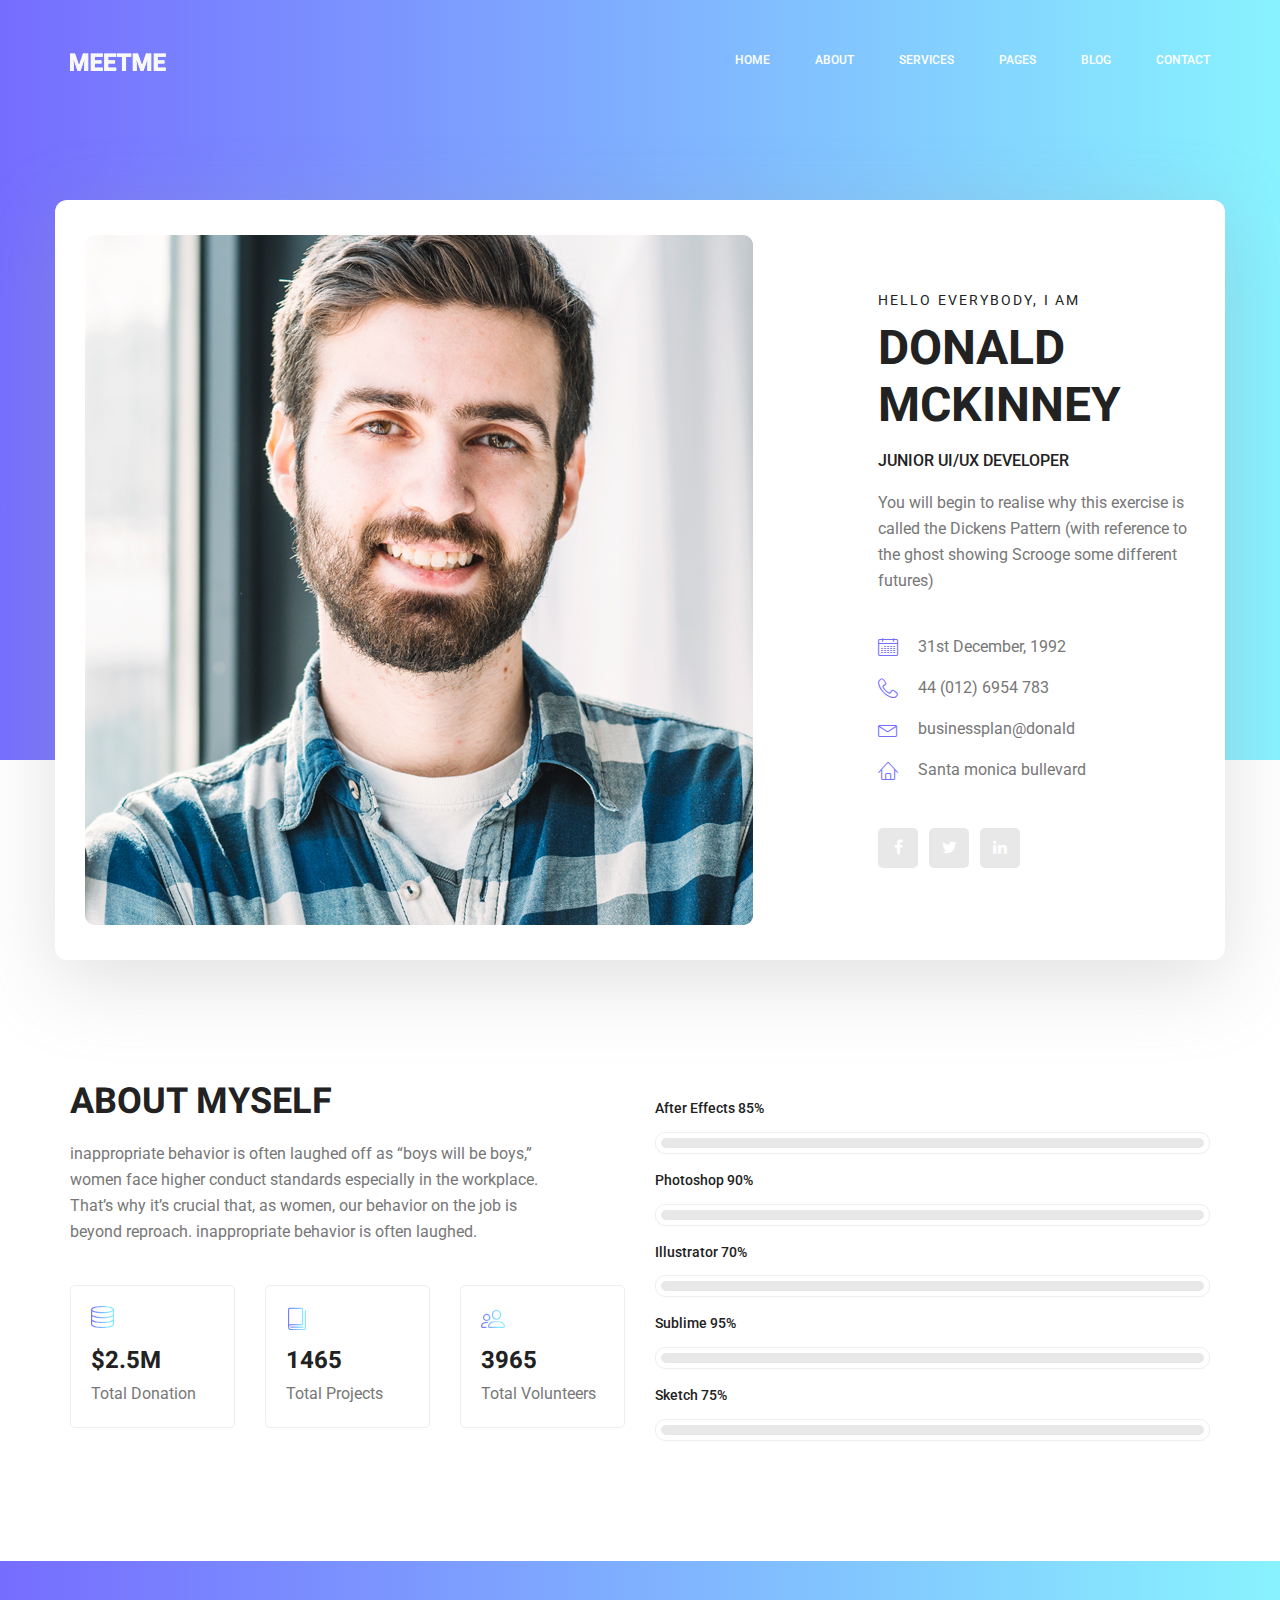
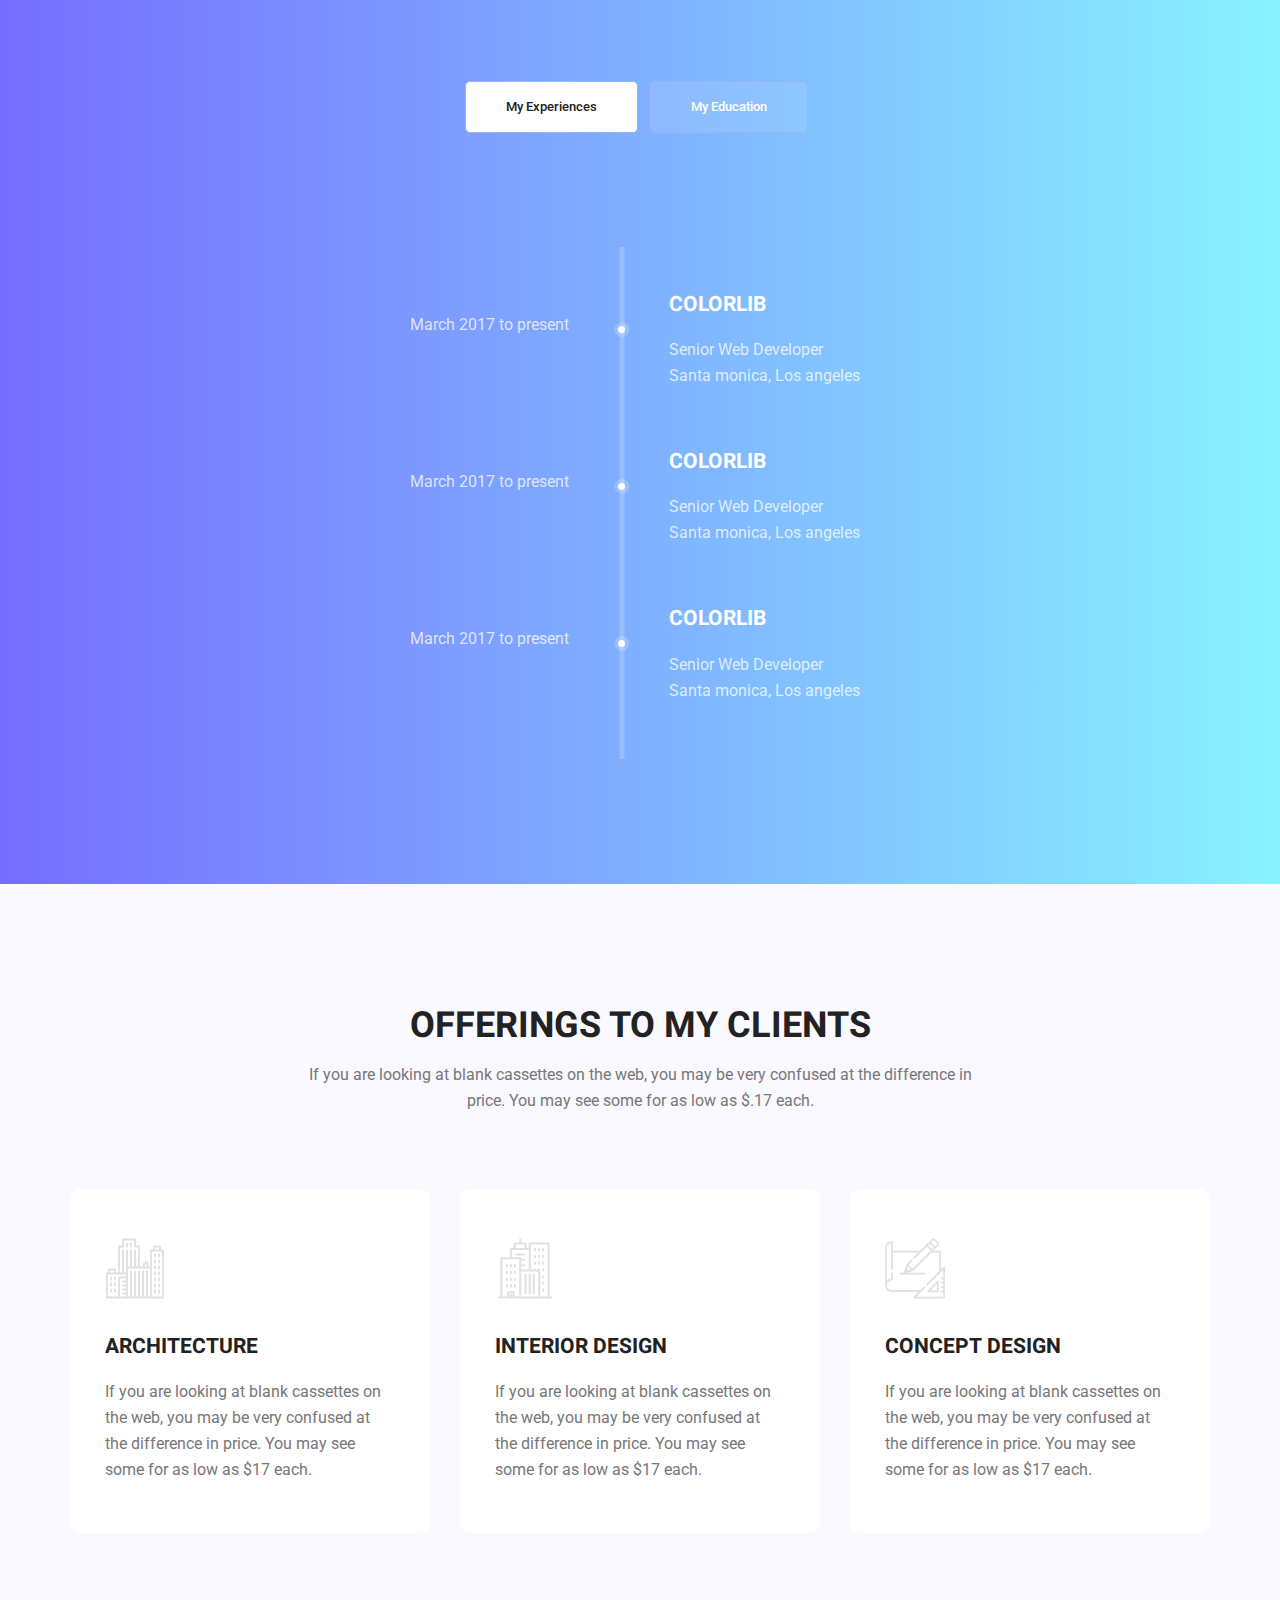
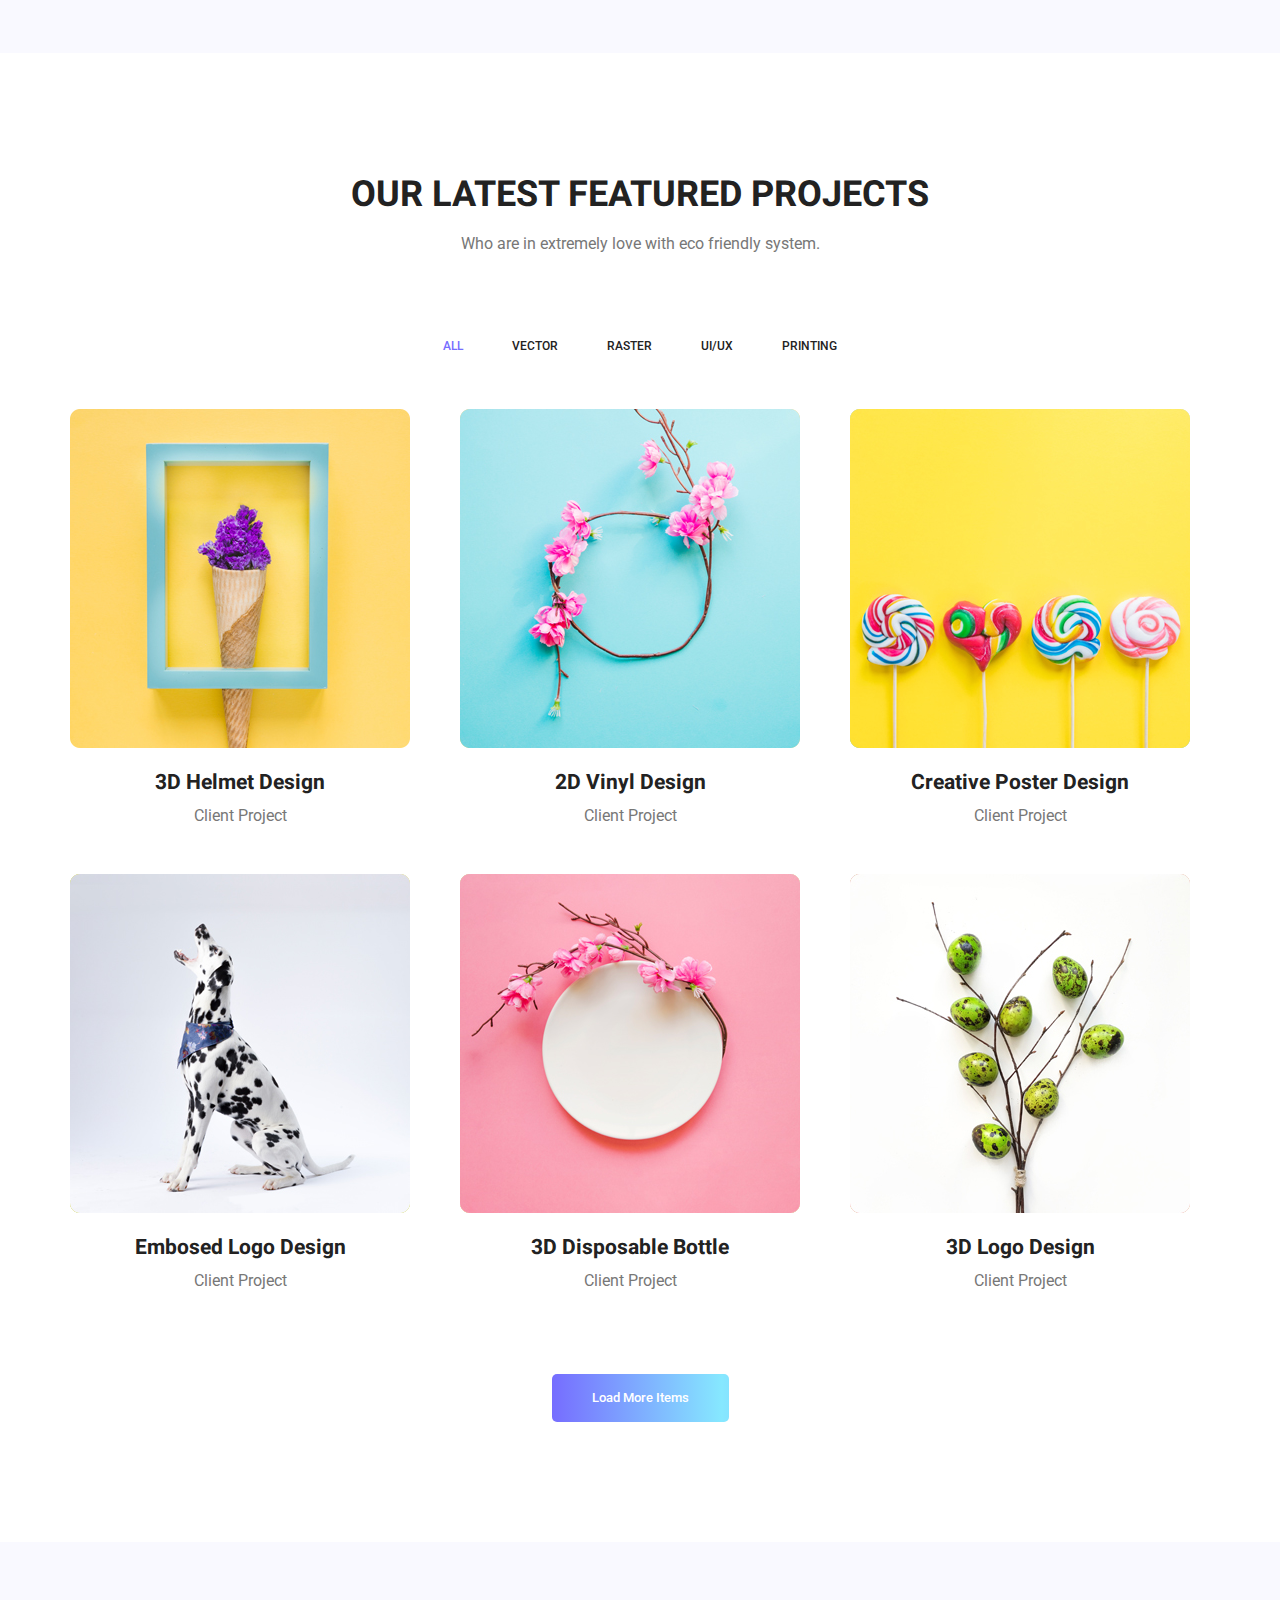
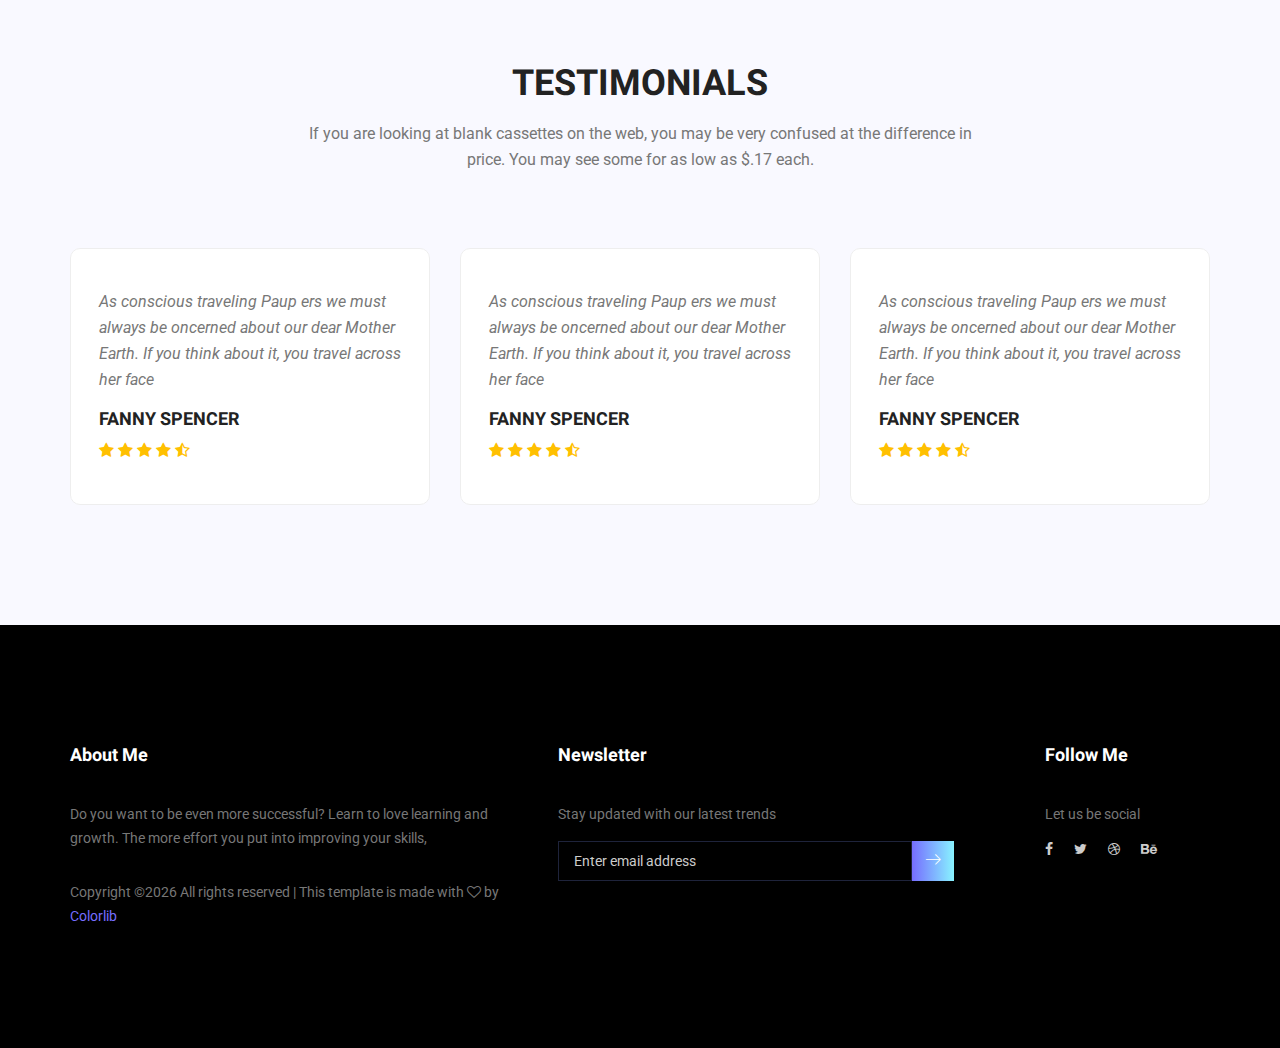
==== index.html @ de199a81 "1" ====
<!doctype html>
<html lang="en">
    <head>
        <!-- Required meta tags -->
        <meta charset="utf-8">
        <meta name="viewport" content="width=device-width, initial-scale=1, shrink-to-fit=no">
        <link rel="icon" href="img/favicon.png" type="image/png">
        <title>MeetMe Personal</title>
        <!-- Bootstrap CSS -->
        <link rel="stylesheet" href="css/bootstrap.css">
        <link rel="stylesheet" href="vendors/linericon/style.css">
        <link rel="stylesheet" href="css/font-awesome.min.css">
        <link rel="stylesheet" href="vendors/owl-carousel/owl.carousel.min.css">
        <link rel="stylesheet" href="vendors/lightbox/simpleLightbox.css">
        <link rel="stylesheet" href="vendors/nice-select/css/nice-select.css">
        <link rel="stylesheet" href="vendors/animate-css/animate.css">
        <link rel="stylesheet" href="vendors/popup/magnific-popup.css">
        <link rel="stylesheet" href="vendors/flaticon/flaticon.css">
        <!-- main css -->
        <link rel="stylesheet" href="css/style.css">
        <link rel="stylesheet" href="css/responsive.css">
    </head>
    <body>
        
        <!--================Header Menu Area =================-->
        <header class="header_area">
            <div class="main_menu">
            	<nav class="navbar navbar-expand-lg navbar-light">
					<div class="container box_1620">
						<!-- Brand and toggle get grouped for better mobile display -->
						<a class="navbar-brand logo_h" href="index.html"><img src="img/logo.png" alt=""></a>
						<button class="navbar-toggler" type="button" data-toggle="collapse" data-target="#navbarSupportedContent" aria-controls="navbarSupportedContent" aria-expanded="false" aria-label="Toggle navigation">
							<span class="icon-bar"></span>
							<span class="icon-bar"></span>
							<span class="icon-bar"></span>
						</button>
						<!-- Collect the nav links, forms, and other content for toggling -->
						<div class="collapse navbar-collapse offset" id="navbarSupportedContent">
							<ul class="nav navbar-nav menu_nav ml-auto">
								<li class="nav-item active"><a class="nav-link" href="index.html">Home</a></li> 
								<li class="nav-item"><a class="nav-link" href="about-us.html">About</a></li> 
								<li class="nav-item"><a class="nav-link" href="services.html">Services</a></li> 
								<li class="nav-item submenu dropdown">
									<a href="#" class="nav-link dropdown-toggle" data-toggle="dropdown" role="button" aria-haspopup="true" aria-expanded="false">Pages</a>
									<ul class="dropdown-menu">
										<li class="nav-item"><a class="nav-link" href="portfolio.html">Portfolio</a></li>
										<li class="nav-item"><a class="nav-link" href="elements.html">Elements</a></li>
									</ul>
								</li> 
								<li class="nav-item submenu dropdown">
									<a href="#" class="nav-link dropdown-toggle" data-toggle="dropdown" role="button" aria-haspopup="true" aria-expanded="false">Blog</a>
									<ul class="dropdown-menu">
										<li class="nav-item"><a class="nav-link" href="blog.html">Blog</a></li>
										<li class="nav-item"><a class="nav-link" href="single-blog.html">Blog Details</a></li>
									</ul>
								</li> 
								<li class="nav-item"><a class="nav-link" href="contact.html">Contact</a></li>
							</ul>
						</div> 
					</div>
            	</nav>
            </div>
        </header>
        <!--================Header Menu Area =================-->
        
        <!--================Home Banner Area =================-->
        <section class="home_banner_area">
           	<div class="container box_1620">
           		<div class="banner_inner d-flex align-items-center">
					<div class="banner_content">
						<div class="media">
							<div class="d-flex">
								<img src="img/personal.jpg" alt="">
							</div>
							<div class="media-body">
								<div class="personal_text">
									<h6>Hello Everybody, i am</h6>
									<h3>Donald McKinney</h3>
									<h4>Junior UI/UX Developer</h4>
									<p>You will begin to realise why this exercise is called the Dickens Pattern (with reference to the ghost showing Scrooge some different futures)</p>
									<ul class="list basic_info">
										<li><a href="#"><i class="lnr lnr-calendar-full"></i> 31st December, 1992</a></li>
										<li><a href="#"><i class="lnr lnr-phone-handset"></i> 44 (012) 6954 783</a></li>
										<li><a href="#"><i class="lnr lnr-envelope"></i> businessplan@donald</a></li>
										<li><a href="#"><i class="lnr lnr-home"></i> Santa monica bullevard</a></li>
									</ul>
									<ul class="list personal_social">
										<li><a href="#"><i class="fa fa-facebook"></i></a></li>
										<li><a href="#"><i class="fa fa-twitter"></i></a></li>
										<li><a href="#"><i class="fa fa-linkedin"></i></a></li>
									</ul>
								</div>
							</div>
						</div>
					</div>
				</div>
            </div>
        </section>
        <!--================End Home Banner Area =================-->
        
        <!--================Welcome Area =================-->
        <section class="welcome_area p_120">
        	<div class="container">
        		<div class="row welcome_inner">
        			<div class="col-lg-6">
        				<div class="welcome_text">
        					<h4>About Myself</h4>
        					<p>inappropriate behavior is often laughed off as “boys will be boys,” women face higher conduct standards especially in the workplace. That’s why it’s crucial that, as women, our behavior on the job is beyond reproach. inappropriate behavior is often laughed.</p>
        					<div class="row">
        						<div class="col-md-4">
        							<div class="wel_item">
        								<i class="lnr lnr-database"></i>
        								<h4>$2.5M</h4>
        								<p>Total Donation</p>
        							</div>
        						</div>
        						<div class="col-md-4">
        							<div class="wel_item">
        								<i class="lnr lnr-book"></i>
        								<h4>1465</h4>
        								<p>Total Projects</p>
        							</div>
        						</div>
        						<div class="col-md-4">
        							<div class="wel_item">
        								<i class="lnr lnr-users"></i>
        								<h4>3965</h4>
        								<p>Total Volunteers</p>
        							</div>
        						</div>
        					</div>
        				</div>
        			</div>
        			<div class="col-lg-6">
        				<div class="tools_expert">
        					<div class="skill_main">
								<div class="skill_item">
									<h4>After Effects <span class="counter">85</span>%</h4>
									<div class="progress_br">
										<div class="progress">
											<div class="progress-bar" role="progressbar" aria-valuenow="85" aria-valuemin="0" aria-valuemax="100"></div>
										</div>
									</div>
								</div>
								<div class="skill_item">
									<h4>Photoshop <span class="counter">90</span>%</h4>
									<div class="progress_br">
										<div class="progress">
											<div class="progress-bar" role="progressbar" aria-valuenow="90" aria-valuemin="0" aria-valuemax="100"></div>
										</div>
									</div>
								</div>
								<div class="skill_item">
									<h4>Illustrator <span class="counter">70</span>%</h4>
									<div class="progress_br">
										<div class="progress">
											<div class="progress-bar" role="progressbar" aria-valuenow="70" aria-valuemin="0" aria-valuemax="100"></div>
										</div>
									</div>
								</div>
								<div class="skill_item">
									<h4>Sublime <span class="counter">95</span>%</h4>
									<div class="progress_br">
										<div class="progress">
											<div class="progress-bar" role="progressbar" aria-valuenow="95" aria-valuemin="0" aria-valuemax="100"></div>
										</div>
									</div>
								</div>
								<div class="skill_item">
									<h4>Sketch <span class="counter">75</span>%</h4>
									<div class="progress_br">
										<div class="progress">
											<div class="progress-bar" role="progressbar" aria-valuenow="75" aria-valuemin="0" aria-valuemax="100"></div>
										</div>
									</div>
								</div>
							</div>
        				</div>
        			</div>
        		</div>
        	</div>
        </section>
        <!--================End Welcome Area =================-->
        
        <!--================My Tabs Area =================-->
        <section class="mytabs_area p_120">
        	<div class="container">
        		<div class="tabs_inner">
					<ul class="nav nav-tabs" id="myTab" role="tablist">
						<li class="nav-item">
							<a class="nav-link active" id="home-tab" data-toggle="tab" href="#home" role="tab" aria-controls="home" aria-selected="true">My Experiences</a>
						</li>
						<li class="nav-item">
							<a class="nav-link" id="profile-tab" data-toggle="tab" href="#profile" role="tab" aria-controls="profile" aria-selected="false">My Education</a>
						</li>
					</ul>
					<div class="tab-content" id="myTabContent">
						<div class="tab-pane fade show active" id="home" role="tabpanel" aria-labelledby="home-tab">
							<ul class="list">
								<li>
									<span></span>
									<div class="media">
										<div class="d-flex">
											<p>March 2017 to present</p>
										</div>
										<div class="media-body">
											<h4>Colorlib</h4>
											<p>Senior Web Developer <br />Santa monica, Los angeles</p>
										</div>
									</div>
								</li>
								<li>
									<span></span>
									<div class="media">
										<div class="d-flex">
											<p>March 2017 to present</p>
										</div>
										<div class="media-body">
											<h4>Colorlib</h4>
											<p>Senior Web Developer <br />Santa monica, Los angeles</p>
										</div>
									</div>
								</li>
								<li>
								<span></span>
									<div class="media">
										<div class="d-flex">
											<p>March 2017 to present</p>
										</div>
										<div class="media-body">
											<h4>Colorlib</h4>
											<p>Senior Web Developer <br />Santa monica, Los angeles</p>
										</div>
									</div>
								</li>
							</ul>
						</div>
						<div class="tab-pane fade" id="profile" role="tabpanel" aria-labelledby="profile-tab">
							<ul class="list">
								<li>
									<span></span>
									<div class="media">
										<div class="d-flex">
											<p>March 2017 to present</p>
										</div>
										<div class="media-body">
											<h4>Colorlib</h4>
											<p>Senior Web Developer <br />Santa monica, Los angeles</p>
										</div>
									</div>
								</li>
								<li>
									<span></span>
									<div class="media">
										<div class="d-flex">
											<p>March 2017 to present</p>
										</div>
										<div class="media-body">
											<h4>Colorlib</h4>
											<p>Senior Web Developer <br />Santa monica, Los angeles</p>
										</div>
									</div>
								</li>
								<li>
								<span></span>
									<div class="media">
										<div class="d-flex">
											<p>March 2017 to present</p>
										</div>
										<div class="media-body">
											<h4>Colorlib</h4>
											<p>Senior Web Developer <br />Santa monica, Los angeles</p>
										</div>
									</div>
								</li>
							</ul>
						</div>
					</div>
        		</div>
        	</div>
        </section>
        <!--================End My Tabs Area =================-->
        
        <!--================Feature Area =================-->
        <section class="feature_area p_120">
        	<div class="container">
        		<div class="main_title">
        			<h2>offerings to my clients</h2>
        			<p>If you are looking at blank cassettes on the web, you may be very confused at the difference in price. You may see some for as low as $.17 each.</p>
        		</div>
        		<div class="feature_inner row">
        			<div class="col-lg-4 col-md-6">
        				<div class="feature_item">
        					<i class="flaticon-city"></i>
        					<h4>Architecture</h4>
        					<p>If you are looking at blank cassettes on the web, you may be very confused at the difference in price. You may see some for as low as $17 each.</p>
        				</div>
        			</div>
        			<div class="col-lg-4 col-md-6">
        				<div class="feature_item">
        					<i class="flaticon-skyline"></i>
        					<h4>Interior Design</h4>
        					<p>If you are looking at blank cassettes on the web, you may be very confused at the difference in price. You may see some for as low as $17 each.</p>
        				</div>
        			</div>
        			<div class="col-lg-4 col-md-6">
        				<div class="feature_item">
        					<i class="flaticon-sketch"></i>
        					<h4>Concept Design</h4>
        					<p>If you are looking at blank cassettes on the web, you may be very confused at the difference in price. You may see some for as low as $17 each.</p>
        				</div>
        			</div>
        		</div>
        	</div>
        </section>
        <!--================End Feature Area =================-->
        
        <!--================Home Gallery Area =================-->
        <section class="home_gallery_area p_120">
        	<div class="container">
        		<div class="main_title">
        			<h2>Our Latest Featured Projects</h2>
        			<p>Who are in extremely love with eco friendly system.</p>
        		</div>
        		<div class="isotope_fillter">
        			<ul class="gallery_filter list">
						<li class="active" data-filter="*"><a href="#">All</a></li>
						<li data-filter=".brand"><a href="#">Vector</a></li>
						<li data-filter=".manipul"><a href="#">Raster</a></li>
						<li data-filter=".creative"><a href="#">UI/UX</a></li>
						<li data-filter=".design"><a href="#">Printing</a></li>
					</ul>
        		</div>
        	</div>
        	<div class="container">
        		<div class="gallery_f_inner row imageGallery1">
        			<div class="col-lg-4 col-md-4 col-sm-6 brand manipul design print">
        				<div class="h_gallery_item">
        					<div class="g_img_item">
        						<img class="img-fluid" src="img/gallery/project-1.jpg" alt="">
        						<a class="light" href="img/gallery/project-1.jpg"><img src="img/gallery/icon.png" alt=""></a>
        					</div>
        					<div class="g_item_text">
        						<h4>3D Helmet Design</h4>
        						<p>Client Project</p>
        					</div>
        				</div>
        			</div>
        			<div class="col-lg-4 col-md-4 col-sm-6 brand manipul creative">
        				<div class="h_gallery_item">
        					<div class="g_img_item">
        						<img class="img-fluid" src="img/gallery/project-2.jpg" alt="">
        						<a class="light" href="img/gallery/project-2.jpg"><img src="img/gallery/icon.png" alt=""></a>
        					</div>
        					<div class="g_item_text">
        						<h4>2D Vinyl Design</h4>
        						<p>Client Project</p>
        					</div>
        				</div>
        			</div>
        			<div class="col-lg-4 col-md-4 col-sm-6 manipul creative design print">
        				<div class="h_gallery_item">
        					<div class="g_img_item">
        						<img class="img-fluid" src="img/gallery/project-3.jpg" alt="">
        						<a class="light" href="img/gallery/project-3.jpg"><img src="img/gallery/icon.png" alt=""></a>
        					</div>
        					<div class="g_item_text">
        						<h4>Creative Poster Design</h4>
        						<p>Client Project</p>
        					</div>
        				</div>
        			</div>
        			<div class="col-lg-4 col-md-4 col-sm-6 brand creative print">
        				<div class="h_gallery_item">
        					<div class="g_img_item">
        						<img class="img-fluid" src="img/gallery/project-4.jpg" alt="">
        						<a class="light" href="img/gallery/project-4.jpg"><img src="img/gallery/icon.png" alt=""></a>
        					</div>
        					<div class="g_item_text">
        						<h4>Embosed Logo Design</h4>
        						<p>Client Project</p>
        					</div>
        				</div>
        			</div>
        			<div class="col-lg-4 col-md-4 col-sm-6 brand manipul design">
        				<div class="h_gallery_item">
        					<div class="g_img_item">
        						<img class="img-fluid" src="img/gallery/project-5.jpg" alt="">
        						<a class="light" href="img/gallery/project-5.jpg"><img src="img/gallery/icon.png" alt=""></a>
        					</div>
        					<div class="g_item_text">
        						<h4>3D Disposable Bottle</h4>
        						<p>Client Project</p>
        					</div>
        				</div>
        			</div>
        			<div class="col-lg-4 col-md-4 col-sm-6 brand creative">
        				<div class="h_gallery_item">
        					<div class="g_img_item">
        						<img class="img-fluid" src="img/gallery/project-6.jpg" alt="">
        						<a class="light" href="img/gallery/project-6.jpg"><img src="img/gallery/icon.png" alt=""></a>
        					</div>
        					<div class="g_item_text">
        						<h4>3D Logo Design</h4>
        						<p>Client Project</p>
        					</div>
        				</div>
        			</div>
        		</div>
        		<div class="more_btn">
        			<a class="main_btn" href="#">Load More Items</a>
        		</div>
        	</div>
        </section>
        <!--================End Home Gallery Area =================-->
        
        <!--================Testimonials Area =================-->
        <section class="testimonials_area p_120">
        	<div class="container">
        		<div class="main_title">
        			<h2>Testimonials</h2>
        			<p>If you are looking at blank cassettes on the web, you may be very confused at the difference in price. You may see some for as low as $.17 each.</p>
        		</div>
        		<div class="testi_inner">
					<div class="testi_slider owl-carousel">
						<div class="item">
							<div class="testi_item">
								<p>As conscious traveling Paup ers we must always be oncerned about our dear Mother Earth. If you think about it, you travel across her face</p>
								<h4>Fanny Spencer</h4>
								<a href="#"><i class="fa fa-star"></i></a>
								<a href="#"><i class="fa fa-star"></i></a>
								<a href="#"><i class="fa fa-star"></i></a>
								<a href="#"><i class="fa fa-star"></i></a>
								<a href="#"><i class="fa fa-star-half-o"></i></a>
							</div>
						</div>
						<div class="item">
							<div class="testi_item">
								<p>As conscious traveling Paup ers we must always be oncerned about our dear Mother Earth. If you think about it, you travel across her face</p>
								<h4>Fanny Spencer</h4>
								<a href="#"><i class="fa fa-star"></i></a>
								<a href="#"><i class="fa fa-star"></i></a>
								<a href="#"><i class="fa fa-star"></i></a>
								<a href="#"><i class="fa fa-star"></i></a>
								<a href="#"><i class="fa fa-star-half-o"></i></a>
							</div>
						</div>
						<div class="item">
							<div class="testi_item">
								<p>As conscious traveling Paup ers we must always be oncerned about our dear Mother Earth. If you think about it, you travel across her face</p>
								<h4>Fanny Spencer</h4>
								<a href="#"><i class="fa fa-star"></i></a>
								<a href="#"><i class="fa fa-star"></i></a>
								<a href="#"><i class="fa fa-star"></i></a>
								<a href="#"><i class="fa fa-star"></i></a>
								<a href="#"><i class="fa fa-star-half-o"></i></a>
							</div>
						</div>
					</div>
        		</div>
        	</div>
        </section>
        <!--================End Testimonials Area =================-->
        
        <!--================Footer Area =================-->
        <footer class="footer_area p_120">
        	<div class="container">
        		<div class="row footer_inner">
        			<div class="col-lg-5 col-sm-6">
        				<aside class="f_widget ab_widget">
        					<div class="f_title">
        						<h3>About Me</h3>
        					</div>
        					<p>Do you want to be even more successful? Learn to love learning and growth. The more effort you put into improving your skills,</p>
        					<p><!-- Link back to Colorlib can't be removed. Template is licensed under CC BY 3.0. -->
Copyright &copy;<script>document.write(new Date().getFullYear());</script> All rights reserved | This template is made with <i class="fa fa-heart-o" aria-hidden="true"></i> by <a href="https://colorlib.com" target="_blank">Colorlib</a>
<!-- Link back to Colorlib can't be removed. Template is licensed under CC BY 3.0. --></p>
        				</aside>
        			</div>
        			<div class="col-lg-5 col-sm-6">
        				<aside class="f_widget news_widget">
        					<div class="f_title">
        						<h3>Newsletter</h3>
        					</div>
        					<p>Stay updated with our latest trends</p>
        					<div id="mc_embed_signup">
                                <form target="_blank" action="https://spondonit.us12.list-manage.com/subscribe/post?u=1462626880ade1ac87bd9c93a&amp;id=92a4423d01" method="get" class="subscribe_form relative">
                                	<div class="input-group d-flex flex-row">
                                        <input name="EMAIL" placeholder="Enter email address" onfocus="this.placeholder = ''" onblur="this.placeholder = 'Email Address '" required="" type="email">
                                        <button class="btn sub-btn"><span class="lnr lnr-arrow-right"></span></button>		
                                    </div>				
                                    <div class="mt-10 info"></div>
                                </form>
                            </div>
        				</aside>
        			</div>
        			<div class="col-lg-2">
        				<aside class="f_widget social_widget">
        					<div class="f_title">
        						<h3>Follow Me</h3>
        					</div>
        					<p>Let us be social</p>
        					<ul class="list">
        						<li><a href="#"><i class="fa fa-facebook"></i></a></li>
        						<li><a href="#"><i class="fa fa-twitter"></i></a></li>
        						<li><a href="#"><i class="fa fa-dribbble"></i></a></li>
        						<li><a href="#"><i class="fa fa-behance"></i></a></li>
        					</ul>
        				</aside>
        			</div>
        		</div>
        	</div>
        </footer>
        <!--================End Footer Area =================-->
        
        
        
        
        
        
        <!-- Optional JavaScript -->
        <!-- jQuery first, then Popper.js, then Bootstrap JS -->
        <script src="js/jquery-3.3.1.min.js"></script>
        <script src="js/popper.js"></script>
        <script src="js/bootstrap.min.js"></script>
        <script src="js/stellar.js"></script>
        <script src="vendors/lightbox/simpleLightbox.min.js"></script>
        <script src="vendors/nice-select/js/jquery.nice-select.min.js"></script>
        <script src="vendors/isotope/imagesloaded.pkgd.min.js"></script>
        <script src="vendors/isotope/isotope.pkgd.min.js"></script>
        <script src="vendors/owl-carousel/owl.carousel.min.js"></script>
        <script src="vendors/popup/jquery.magnific-popup.min.js"></script>
        <script src="js/jquery.ajaxchimp.min.js"></script>
        <script src="vendors/counter-up/jquery.waypoints.min.js"></script>
        <script src="vendors/counter-up/jquery.counterup.min.js"></script>
        <script src="js/mail-script.js"></script>
        <script src="js/theme.js"></script>
    </body>
</html>
---- vendors/linericon/style.css ----
@font-face {
	font-family: 'Linearicons-Free';
	src:url('fonts/Linearicons-Free.eot?w118d');
	src:url('fonts/Linearicons-Free.eot?#iefixw118d') format('embedded-opentype'),
		url('fonts/Linearicons-Free.woff2?w118d') format('woff2'),
		url('fonts/Linearicons-Free.woff?w118d') format('woff'),
		url('fonts/Linearicons-Free.ttf?w118d') format('truetype'),
		url('fonts/Linearicons-Free.svg?w118d#Linearicons-Free') format('svg');
	font-weight: normal;
	font-style: normal;
}

.lnr {
	font-family: 'Linearicons-Free';
	speak: none;
	font-style: normal;
	font-weight: normal;
	font-variant: normal;
	text-transform: none;
	line-height: 1;

	/* Better Font Rendering =========== */
	-webkit-font-smoothing: antialiased;
	-moz-osx-font-smoothing: grayscale;
}

.lnr-home:before {
	content: "\e800";
}
.lnr-apartment:before {
	content: "\e801";
}
.lnr-pencil:before {
	content: "\e802";
}
.lnr-magic-wand:before {
	content: "\e803";
}
.lnr-drop:before {
	content: "\e804";
}
.lnr-lighter:before {
	content: "\e805";
}
.lnr-poop:before {
	content: "\e806";
}
.lnr-sun:before {
	content: "\e807";
}
.lnr-moon:before {
	content: "\e808";
}
.lnr-cloud:before {
	content: "\e809";
}
.lnr-cloud-upload:before {
	content: "\e80a";
}
.lnr-cloud-download:before {
	content: "\e80b";
}
.lnr-cloud-sync:before {
	content: "\e80c";
}
.lnr-cloud-check:before {
	content: "\e80d";
}
.lnr-database:before {
	content: "\e80e";
}
.lnr-lock:before {
	content: "\e80f";
}
.lnr-cog:before {
	content: "\e810";
}
.lnr-trash:before {
	content: "\e811";
}
.lnr-dice:before {
	content: "\e812";
}
.lnr-heart:before {
	content: "\e813";
}
.lnr-star:before {
	content: "\e814";
}
.lnr-star-half:before {
	content: "\e815";
}
.lnr-star-empty:before {
	content: "\e816";
}
.lnr-flag:before {
	content: "\e817";
}
.lnr-envelope:before {
	content: "\e818";
}
.lnr-paperclip:before {
	content: "\e819";
}
.lnr-inbox:before {
	content: "\e81a";
}
.lnr-eye:before {
	content: "\e81b";
}
.lnr-printer:before {
	content: "\e81c";
}
.lnr-file-empty:before {
	content: "\e81d";
}
.lnr-file-add:before {
	content: "\e81e";
}
.lnr-enter:before {
	content: "\e81f";
}
.lnr-exit:before {
	content: "\e820";
}
.lnr-graduation-hat:before {
	content: "\e821";
}
.lnr-license:before {
	content: "\e822";
}
.lnr-music-note:before {
	content: "\e823";
}
.lnr-film-play:before {
	content: "\e824";
}
.lnr-camera-video:before {
	content: "\e825";
}
.lnr-camera:before {
	content: "\e826";
}
.lnr-picture:before {
	content: "\e827";
}
.lnr-book:before {
	content: "\e828";
}
.lnr-bookmark:before {
	content: "\e829";
}
.lnr-user:before {
	content: "\e82a";
}
.lnr-users:before {
	content: "\e82b";
}
.lnr-shirt:before {
	content: "\e82c";
}
.lnr-store:before {
	content: "\e82d";
}
.lnr-cart:before {
	content: "\e82e";
}
.lnr-tag:before {
	content: "\e82f";
}
.lnr-phone-handset:before {
	content: "\e830";
}
.lnr-phone:before {
	content: "\e831";
}
.lnr-pushpin:before {
	content: "\e832";
}
.lnr-map-marker:before {
	content: "\e833";
}
.lnr-map:before {
	content: "\e834";
}
.lnr-location:before {
	content: "\e835";
}
.lnr-calendar-full:before {
	content: "\e836";
}
.lnr-keyboard:before {
	content: "\e837";
}
.lnr-spell-check:before {
	content: "\e838";
}
.lnr-screen:before {
	content: "\e839";
}
.lnr-smartphone:before {
	content: "\e83a";
}
.lnr-tablet:before {
	content: "\e83b";
}
.lnr-laptop:before {
	content: "\e83c";
}
.lnr-laptop-phone:before {
	content: "\e83d";
}
.lnr-power-switch:before {
	content: "\e83e";
}
.lnr-bubble:before {
	content: "\e83f";
}
.lnr-heart-pulse:before {
	content: "\e840";
}
.lnr-construction:before {
	content: "\e841";
}
.lnr-pie-chart:before {
	content: "\e842";
}
.lnr-chart-bars:before {
	content: "\e843";
}
.lnr-gift:before {
	content: "\e844";
}
.lnr-diamond:before {
	content: "\e845";
}
.lnr-linearicons:before {
	content: "\e846";
}
.lnr-dinner:before {
	content: "\e847";
}
.lnr-coffee-cup:before {
	content: "\e848";
}
.lnr-leaf:before {
	content: "\e849";
}
.lnr-paw:before {
	content: "\e84a";
}
.lnr-rocket:before {
	content: "\e84b";
}
.lnr-briefcase:before {
	content: "\e84c";
}
.lnr-bus:before {
	content: "\e84d";
}
.lnr-car:before {
	content: "\e84e";
}
.lnr-train:before {
	content: "\e84f";
}
.lnr-bicycle:before {
	content: "\e850";
}
.lnr-wheelchair:before {
	content: "\e851";
}
.lnr-select:before {
	content: "\e852";
}
.lnr-earth:before {
	content: "\e853";
}
.lnr-smile:before {
	content: "\e854";
}
.lnr-sad:before {
	content: "\e855";
}
.lnr-neutral:before {
	content: "\e856";
}
.lnr-mustache:before {
	content: "\e857";
}
.lnr-alarm:before {
	content: "\e858";
}
.lnr-bullhorn:before {
	content: "\e859";
}
.lnr-volume-high:before {
	content: "\e85a";
}
.lnr-volume-medium:before {
	content: "\e85b";
}
.lnr-volume-low:before {
	content: "\e85c";
}
.lnr-volume:before {
	content: "\e85d";
}
.lnr-mic:before {
	content: "\e85e";
}
.lnr-hourglass:before {
	content: "\e85f";
}
.lnr-undo:before {
	content: "\e860";
}
.lnr-redo:before {
	content: "\e861";
}
.lnr-sync:before {
	content: "\e862";
}
.lnr-history:before {
	content: "\e863";
}
.lnr-clock:before {
	content: "\e864";
}
.lnr-download:before {
	content: "\e865";
}
.lnr-upload:before {
	content: "\e866";
}
.lnr-enter-down:before {
	content: "\e867";
}
.lnr-exit-up:before {
	content: "\e868";
}
.lnr-bug:before {
	content: "\e869";
}
.lnr-code:before {
	content: "\e86a";
}
.lnr-link:before {
	content: "\e86b";
}
.lnr-unlink:before {
	content: "\e86c";
}
.lnr-thumbs-up:before {
	content: "\e86d";
}
.lnr-thumbs-down:before {
	content: "\e86e";
}
.lnr-magnifier:before {
	content: "\e86f";
}
.lnr-cross:before {
	content: "\e870";
}
.lnr-menu:before {
	content: "\e871";
}
.lnr-list:before {
	content: "\e872";
}
.lnr-chevron-up:before {
	content: "\e873";
}
.lnr-chevron-down:before {
	content: "\e874";
}
.lnr-chevron-left:before {
	content: "\e875";
}
.lnr-chevron-right:before {
	content: "\e876";
}
.lnr-arrow-up:before {
	content: "\e877";
}
.lnr-arrow-down:before {
	content: "\e878";
}
.lnr-arrow-left:before {
	content: "\e879";
}
.lnr-arrow-right:before {
	content: "\e87a";
}
.lnr-move:before {
	content: "\e87b";
}
.lnr-warning:before {
	content: "\e87c";
}
.lnr-question-circle:before {
	content: "\e87d";
}
.lnr-menu-circle:before {
	content: "\e87e";
}
.lnr-checkmark-circle:before {
	content: "\e87f";
}
.lnr-cross-circle:before {
	content: "\e880";
}
.lnr-plus-circle:before {
	content: "\e881";
}
.lnr-circle-minus:before {
	content: "\e882";
}
.lnr-arrow-up-circle:before {
	content: "\e883";
}
.lnr-arrow-down-circle:before {
	content: "\e884";
}
.lnr-arrow-left-circle:before {
	content: "\e885";
}
.lnr-arrow-right-circle:before {
	content: "\e886";
}
.lnr-chevron-up-circle:before {
	content: "\e887";
}
.lnr-chevron-down-circle:before {
	content: "\e888";
}
.lnr-chevron-left-circle:before {
	content: "\e889";
}
.lnr-chevron-right-circle:before {
	content: "\e88a";
}
.lnr-crop:before {
	content: "\e88b";
}
.lnr-frame-expand:before {
	content: "\e88c";
}
.lnr-frame-contract:before {
	content: "\e88d";
}
.lnr-layers:before {
	content: "\e88e";
}
.lnr-funnel:before {
	content: "\e88f";
}
.lnr-text-format:before {
	content: "\e890";
}
.lnr-text-format-remove:before {
	content: "\e891";
}
.lnr-text-size:before {
	content: "\e892";
}
.lnr-bold:before {
	content: "\e893";
}
.lnr-italic:before {
	content: "\e894";
}
.lnr-underline:before {
	content: "\e895";
}
.lnr-strikethrough:before {
	content: "\e896";
}
.lnr-highlight:before {
	content: "\e897";
}
.lnr-text-align-left:before {
	content: "\e898";
}
.lnr-text-align-center:before {
	content: "\e899";
}
.lnr-text-align-right:before {
	content: "\e89a";
}
.lnr-text-align-justify:before {
	content: "\e89b";
}
.lnr-line-spacing:before {
	content: "\e89c";
}
.lnr-indent-increase:before {
	content: "\e89d";
}
.lnr-indent-decrease:before {
	content: "\e89e";
}
.lnr-pilcrow:before {
	content: "\e89f";
}
.lnr-direction-ltr:before {
	content: "\e8a0";
}
.lnr-direction-rtl:before {
	content: "\e8a1";
}
.lnr-page-break:before {
	content: "\e8a2";
}
.lnr-sort-alpha-asc:before {
	content: "\e8a3";
}
.lnr-sort-amount-asc:before {
	content: "\e8a4";
}
.lnr-hand:before {
	content: "\e8a5";
}
.lnr-pointer-up:before {
	content: "\e8a6";
}
.lnr-pointer-right:before {
	content: "\e8a7";
}
.lnr-pointer-down:before {
	content: "\e8a8";
}
.lnr-pointer-left:before {
	content: "\e8a9";
}
---- vendors/lightbox/simpleLightbox.css ----
.slbOverlay, .slbWrapOuter, .slbWrap {
  position: fixed;
  top: 0;
  right: 0;
  bottom: 0;
  left: 0;
}

.slbOverlay {
  overflow: hidden;
  z-index: 2000;
  background-color: #000;
  opacity: 0.7;
  filter: alpha(opacity=70);
  -webkit-animation: slbOverlay 0.5s;
  -moz-animation: slbOverlay 0.5s;
  animation: slbOverlay 0.5s;
}

.slbWrapOuter {
  overflow-x: hidden;
  overflow-y: auto;
  z-index: 2010;
}

.slbWrap {
  position: absolute;
  text-align: center;
}

.slbWrap:before {
  content: "";
  display: inline-block;
  height: 100%;
  vertical-align: middle;
}

.slbContentOuter {
  display: inline-block;
  vertical-align: middle;
  margin: 0px auto;
  padding: 0 1em;
  box-sizing: border-box;
  z-index: 2020;
  text-align: left;
  max-width: 100%;
}

.slbContentEl .slbContentOuter {
  padding: 5em 1em;
}

.slbContent {
  position: relative;
}

.slbContentEl .slbContent {
  -webkit-animation: slbEnter 0.3s;
  -moz-animation: slbEnter 0.3s;
  animation: slbEnter 0.3s;
  background-color: #fff;
  box-shadow: 0 0.2em 1em rgba(0, 0, 0, 0.4);
}

.slbImageWrap {
  -webkit-animation: slbEnter 0.3s;
  -moz-animation: slbEnter 0.3s;
  animation: slbEnter 0.3s;
  position: relative;
}

.slbImageWrap:after {
  content: "";
  position: absolute;
  left: 0;
  right: 0;
  top: 5em;
  bottom: 5em;
  display: block;
  z-index: -1;
  box-shadow: 0 0.2em 1em rgba(0, 0, 0, 0.6);
  background-color: #FFF;
}

.slbImage {
  width: auto;
  max-width: 100%;
  height: auto;
  display: block;
  line-height: 0;
  box-sizing: border-box;
  padding: 5em 0;
  margin: 0 auto;
}

.slbCaption {
  display: inline-block;
  max-width: 100%;
  overflow: hidden;
  text-overflow: ellipsis;
  white-space: nowrap;
  word-wrap: normal;
  font-size: 1.4em;
  position: absolute;
  left: 0;
  right: 0;
  bottom: 0;
  padding: 0.71429em 0;
  color: #fff;
  color: rgba(255, 255, 255, 0.7);
  text-align: center;
}

.slbCloseBtn, .slbArrow {
  margin: 0;
  padding: 0;
  border: 0;
  cursor: pointer;
  background: none;
}

.slbCloseBtn::-moz-focus-inner, .slbArrow::-moz-focus-inner {
  padding: 0;
  border: 0;
}

.slbCloseBtn:hover, .slbArrow:hover {
  opacity: 0.5;
}

.slbCloseBtn:active, .slbArrow:active {
  opacity: 0.8;
}

.slbCloseBtn {
  -webkit-animation: slbEnter 0.3s;
  -moz-animation: slbEnter 0.3s;
  animation: slbEnter 0.3s;
  font-size: 3em;
  width: 1.66667em;
  height: 1.66667em;
  line-height: 1.66667em;
  position: absolute;
  right: -0.33333em;
  top: 0;
  color: #fff;
  color: rgba(255, 255, 255, 0.7);
  text-align: center;
    outline: none;
    box-shadow: none;
}

.slbLoading .slbCloseBtn {
  display: none;
}

.slbLoadingText {
  font-size: 1.4em;
  color: #fff;
  color: rgba(255, 255, 255, 0.9);
}

.slbArrows {
  position: fixed;
  top: 50%;
  left: 0;
  right: 0;
}

.slbLoading .slbArrows {
  display: none;
}

.slbArrow {
  position: absolute;
  top: 50%;
  margin-top: -5em;
  width: 5em;
  height: 10em;
  opacity: 0.7;
  text-indent: -999em;
  overflow: hidden;
    outline: none;
    box-shadow: none;
}

.slbArrow:before {
  content: "";
  position: absolute;
  top: 50%;
  left: 50%;
  margin: -0.8em 0 0 -0.8em;
  border: 0.8em solid transparent;
}

.slbArrow.next {
  right: 0;
}

.slbArrow.next:before {
  border-left-color: #fff;
}

.slbArrow.prev {
  left: 0;
}

.slbArrow.prev:before {
  border-right-color: #fff;
}

.slbIframeCont {
  width: 80em;
  height: 0;
  overflow: hidden;
  padding-top: 56.25%;
  margin: 5em 0;
}

.slbIframe {
  position: absolute;
  top: 0;
  left: 0;
  width: 100%;
  height: 100%;
  box-shadow: 0 0.2em 1em rgba(0, 0, 0, 0.6);
  background: #000;
}

@-webkit-keyframes slbOverlay {
  from {
    opacity: 0;
  }
  to {
    opacity: 0.7;
  }
}

@-moz-keyframes slbOverlay {
  from {
    opacity: 0;
  }
  to {
    opacity: 0.7;
  }
}

@keyframes slbOverlay {
  from {
    opacity: 0;
  }
  to {
    opacity: 0.7;
  }
}

@-webkit-keyframes slbEnter {
  from {
    opacity: 0;
    -webkit-transform: translate3d(0, -1em, 0);
  }
  to {
    opacity: 1;
    -webkit-transform: translate3d(0, 0, 0);
  }
}

@-moz-keyframes slbEnter {
  from {
    opacity: 0;
    -moz-transform: translate3d(0, -1em, 0);
  }
  to {
    opacity: 1;
    -moz-transform: translate3d(0, 0, 0);
  }
}

@keyframes slbEnter {
  from {
    opacity: 0;
    -webkit-transform: translate3d(0, -1em, 0);
    -moz-transform: translate3d(0, -1em, 0);
    -ms-transform: translate3d(0, -1em, 0);
    -o-transform: translate3d(0, -1em, 0);
    transform: translate3d(0, -1em, 0);
  }
  to {
    opacity: 1;
    -webkit-transform: translate3d(0, 0, 0);
    -moz-transform: translate3d(0, 0, 0);
    -ms-transform: translate3d(0, 0, 0);
    -o-transform: translate3d(0, 0, 0);
    transform: translate3d(0, 0, 0);
  }
}
---- vendors/nice-select/css/nice-select.css ----
.nice-select {
  -webkit-tap-highlight-color: transparent;
  background-color: #fff;
  border-radius: 5px;
  border: solid 1px #e8e8e8;
  box-sizing: border-box;
  clear: both;
  cursor: pointer;
  display: block;
  float: left;
  font-family: inherit;
  font-size: 14px;
  font-weight: normal;
  height: 42px;
  line-height: 40px;
  outline: none;
  padding-left: 18px;
  padding-right: 30px;
  position: relative;
  text-align: left !important;
  -webkit-transition: all 0.2s ease-in-out;
  transition: all 0.2s ease-in-out;
  -webkit-user-select: none;
     -moz-user-select: none;
      -ms-user-select: none;
          user-select: none;
  white-space: nowrap;
  width: auto; }
  .nice-select:hover {
    border-color: #dbdbdb; }
  .nice-select:active, .nice-select.open, .nice-select:focus {
    border-color: #999; }
  .nice-select:after {
    border-bottom: 2px solid #999;
    border-right: 2px solid #999;
    content: '';
    display: block;
    height: 5px;
    margin-top: -4px;
    pointer-events: none;
    position: absolute;
    right: 12px;
    top: 50%;
    -webkit-transform-origin: 66% 66%;
        -ms-transform-origin: 66% 66%;
            transform-origin: 66% 66%;
    -webkit-transform: rotate(45deg);
        -ms-transform: rotate(45deg);
            transform: rotate(45deg);
    -webkit-transition: all 0.15s ease-in-out;
    transition: all 0.15s ease-in-out;
    width: 5px; }
  .nice-select.open:after {
    -webkit-transform: rotate(-135deg);
        -ms-transform: rotate(-135deg);
            transform: rotate(-135deg); }
  .nice-select.open .list {
    opacity: 1;
    pointer-events: auto;
    -webkit-transform: scale(1) translateY(0);
        -ms-transform: scale(1) translateY(0);
            transform: scale(1) translateY(0); }
  .nice-select.disabled {
    border-color: #ededed;
    color: #999;
    pointer-events: none; }
    .nice-select.disabled:after {
      border-color: #cccccc; }
  .nice-select.wide {
    width: 100%; }
    .nice-select.wide .list {
      left: 0 !important;
      right: 0 !important; }
  .nice-select.right {
    float: right; }
    .nice-select.right .list {
      left: auto;
      right: 0; }
  .nice-select.small {
    font-size: 12px;
    height: 36px;
    line-height: 34px; }
    .nice-select.small:after {
      height: 4px;
      width: 4px; }
    .nice-select.small .option {
      line-height: 34px;
      min-height: 34px; }
  .nice-select .list {
    background-color: #fff;
    border-radius: 5px;
    box-shadow: 0 0 0 1px rgba(68, 68, 68, 0.11);
    box-sizing: border-box;
    margin-top: 4px;
    opacity: 0;
    overflow: hidden;
    padding: 0;
    pointer-events: none;
    position: absolute;
    top: 100%;
    left: 0;
    -webkit-transform-origin: 50% 0;
        -ms-transform-origin: 50% 0;
            transform-origin: 50% 0;
    -webkit-transform: scale(0.75) translateY(-21px);
        -ms-transform: scale(0.75) translateY(-21px);
            transform: scale(0.75) translateY(-21px);
    -webkit-transition: all 0.2s cubic-bezier(0.5, 0, 0, 1.25), opacity 0.15s ease-out;
    transition: all 0.2s cubic-bezier(0.5, 0, 0, 1.25), opacity 0.15s ease-out;
    z-index: 9; }
    .nice-select .list:hover .option:not(:hover) {
      background-color: transparent !important; }
  .nice-select .option {
    cursor: pointer;
    font-weight: 400;
    line-height: 40px;
    list-style: none;
    min-height: 40px;
    outline: none;
    padding-left: 18px;
    padding-right: 29px;
    text-align: left;
    -webkit-transition: all 0.2s;
    transition: all 0.2s; }
    .nice-select .option:hover, .nice-select .option.focus, .nice-select .option.selected.focus {
      background-color: #f6f6f6; }
    .nice-select .option.selected {
      font-weight: bold; }
    .nice-select .option.disabled {
      background-color: transparent;
      color: #999;
      cursor: default; }

.no-csspointerevents .nice-select .list {
  display: none; }

.no-csspointerevents .nice-select.open .list {
  display: block; }
---- vendors/flaticon/flaticon.css ----
/*
  	Flaticon icon font: Flaticon
  	Creation date: 26/06/2018 17:19
  	*/

@font-face {
  font-family: "Flaticon";
  src: url("./Flaticon.eot");
  src: url("./Flaticon.eot?#iefix") format("embedded-opentype"),
       url("./Flaticon.woff") format("woff"),
       url("./Flaticon.ttf") format("truetype"),
       url("./Flaticon.svg#Flaticon") format("svg");
  font-weight: normal;
  font-style: normal;
}

@media screen and (-webkit-min-device-pixel-ratio:0) {
  @font-face {
    font-family: "Flaticon";
    src: url("./Flaticon.svg#Flaticon") format("svg");
  }
}

[class^="flaticon-"]:before, [class*=" flaticon-"]:before,
[class^="flaticon-"]:after, [class*=" flaticon-"]:after {   
  font-family: Flaticon;
        font-size: 20px;
font-style: normal;
margin-left: 20px;
}

.flaticon-skyline:before { content: "\f100"; }
.flaticon-sketch:before { content: "\f101"; }
.flaticon-city:before { content: "\f102"; }
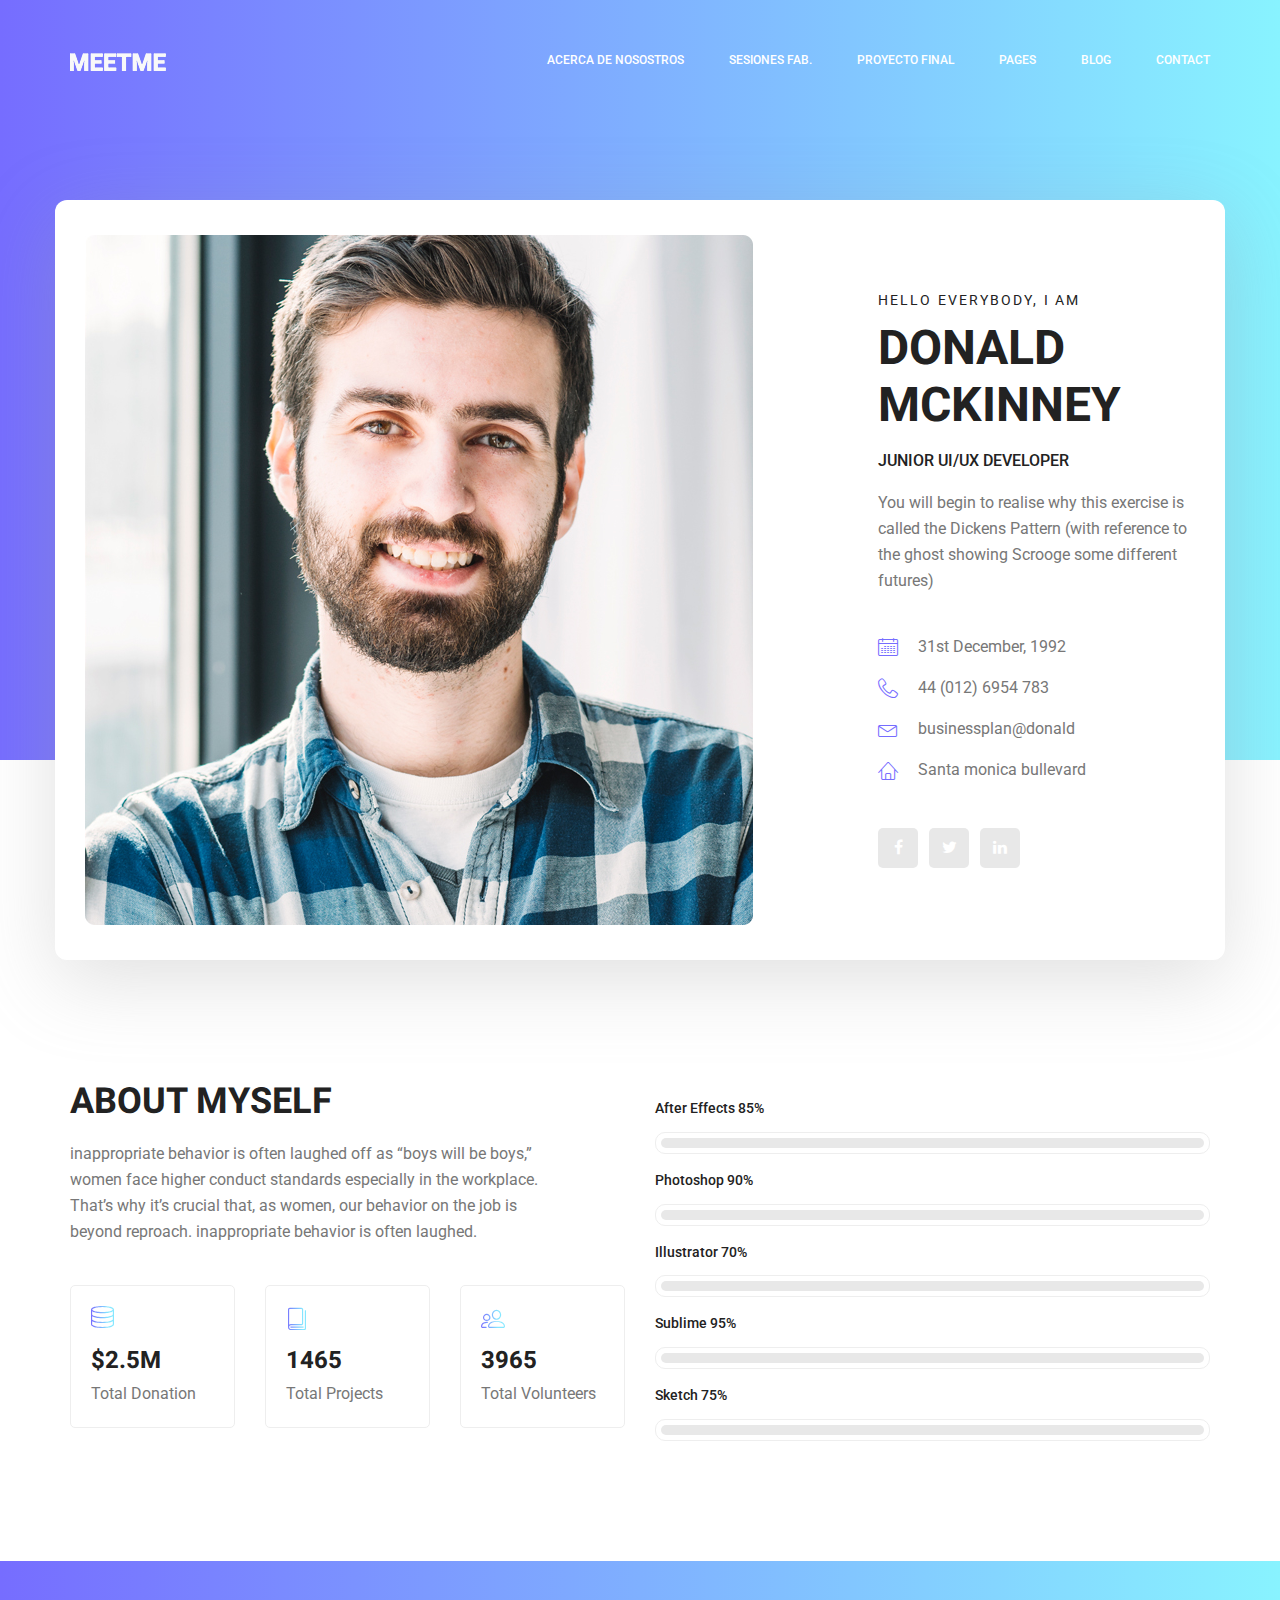
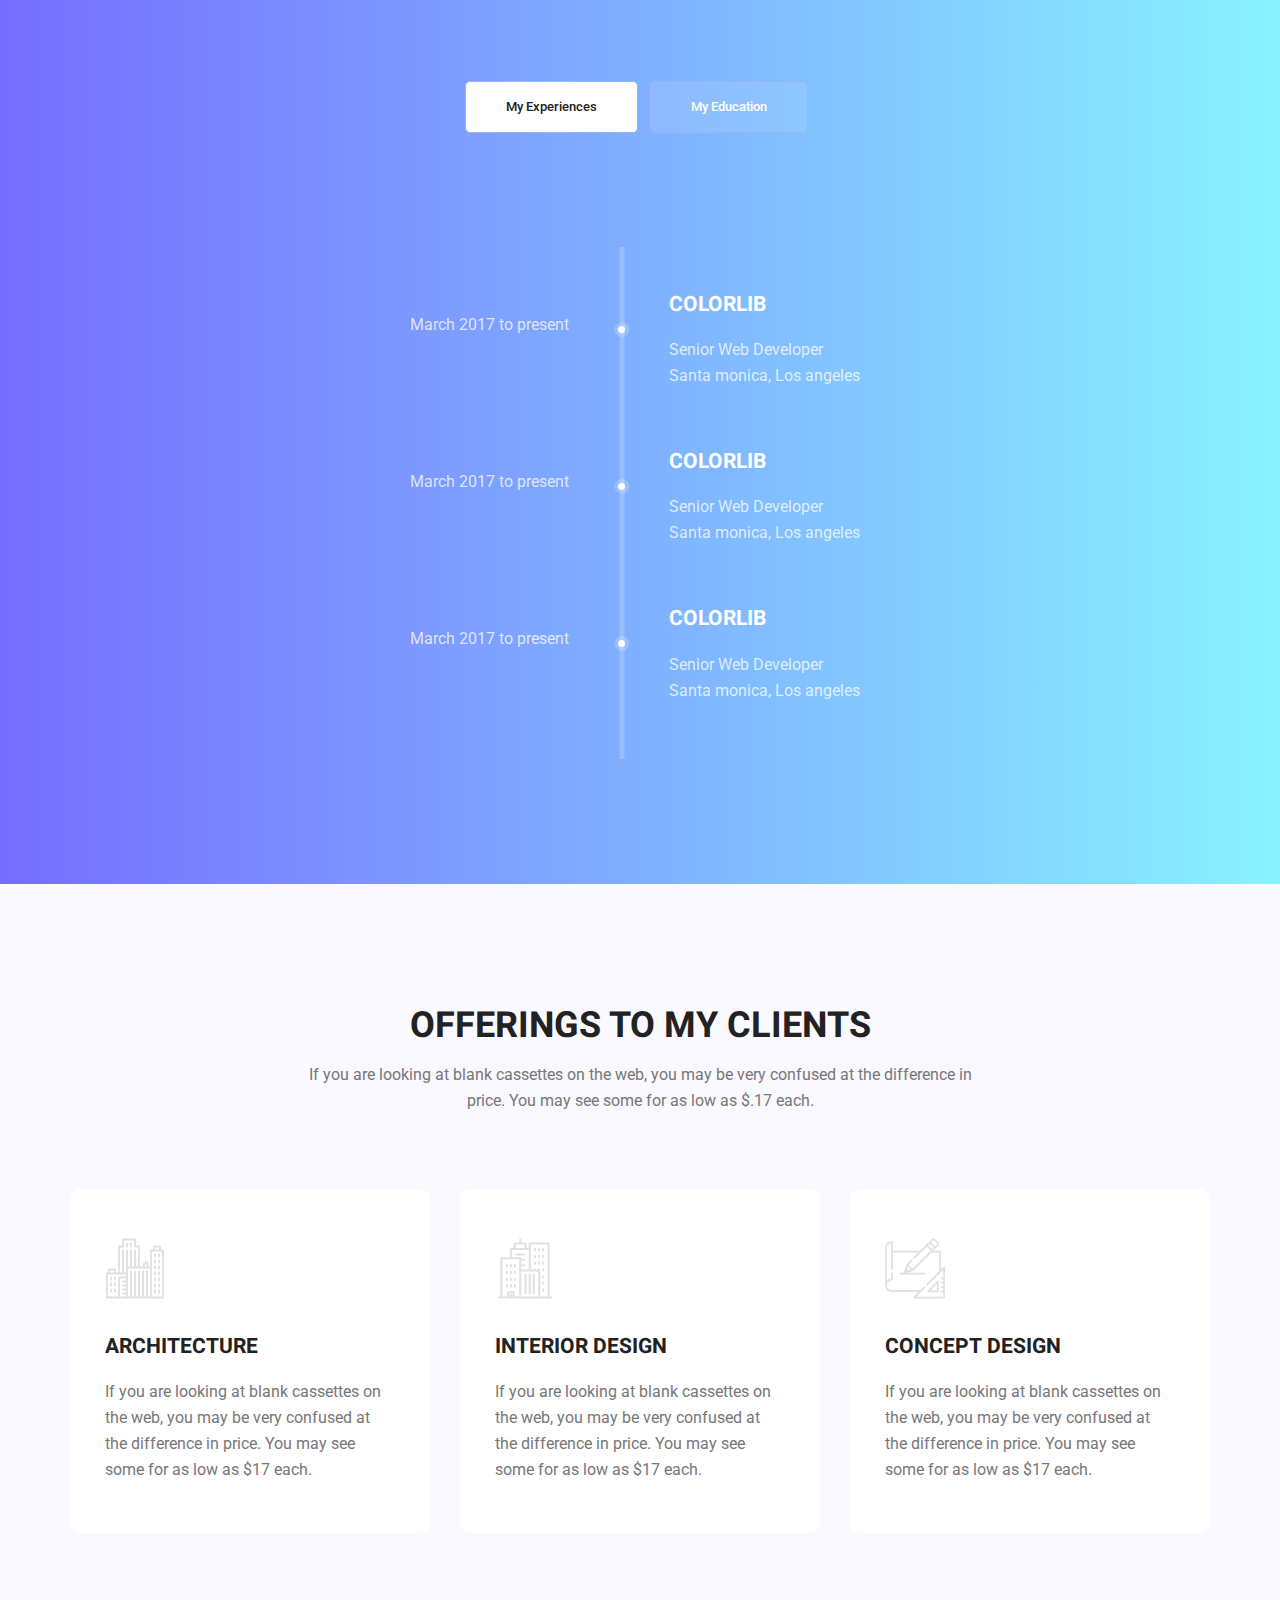
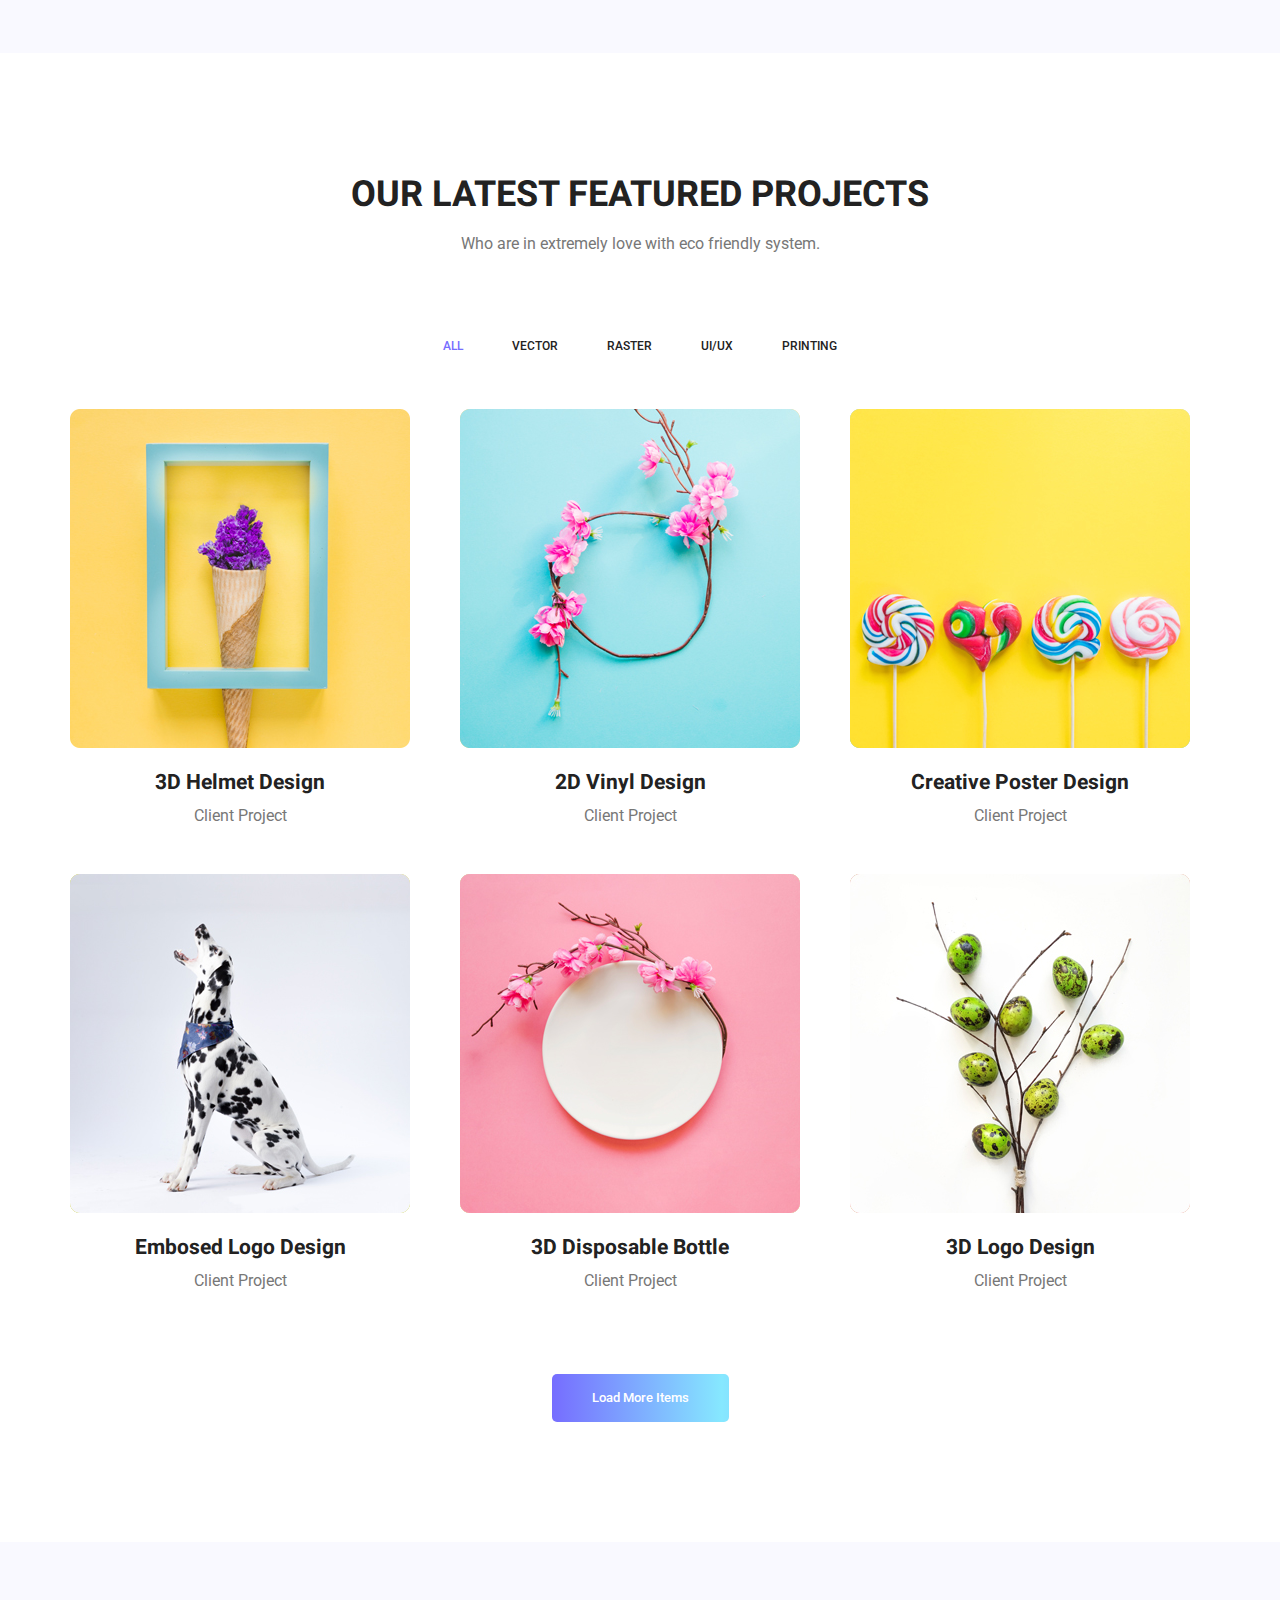
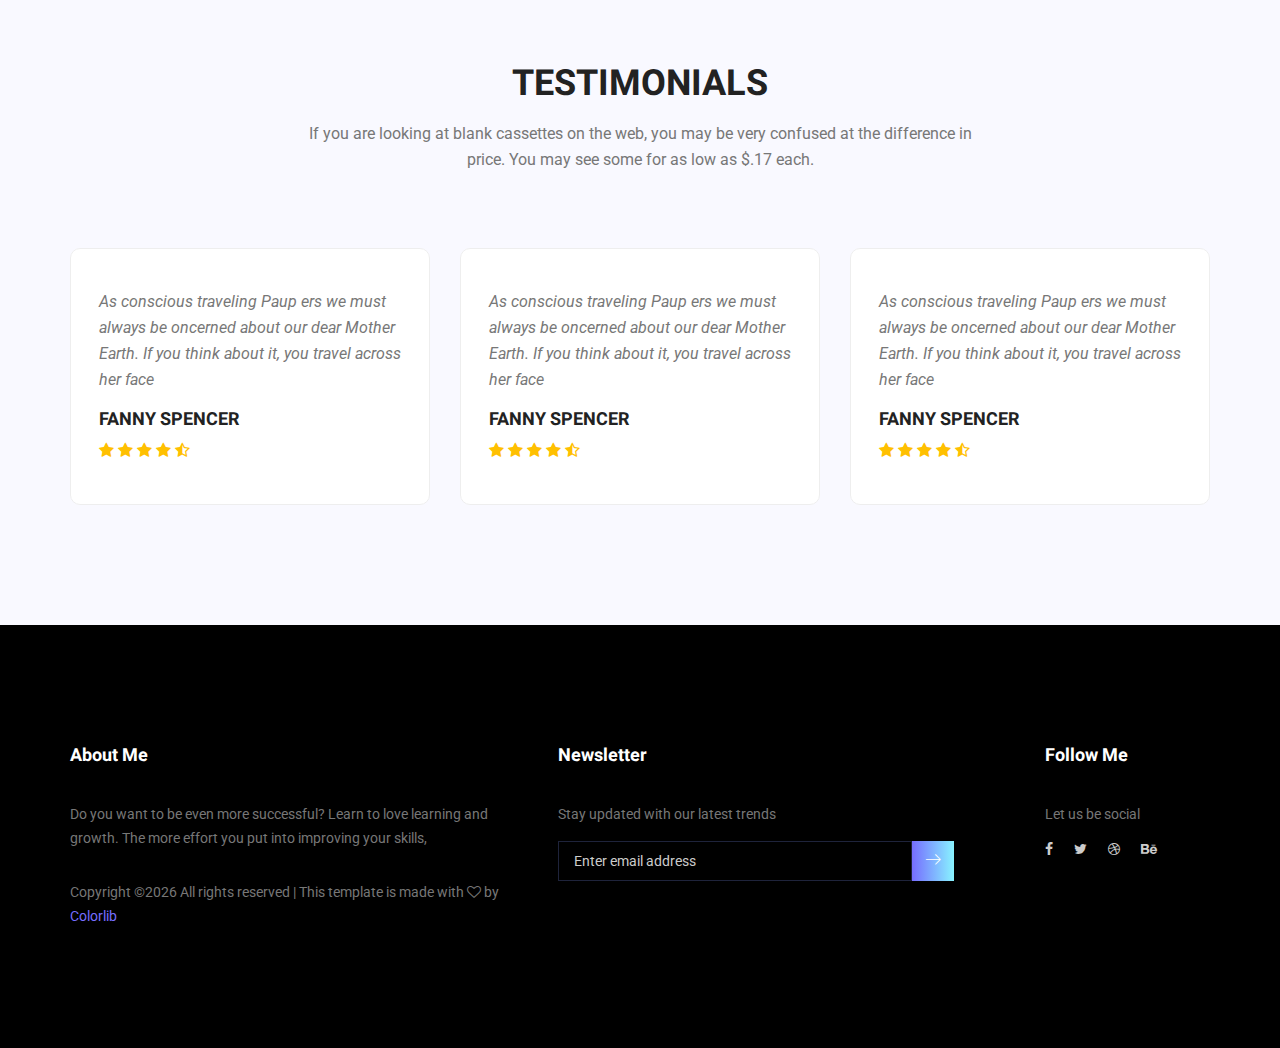
==== commit f16610d6: "3" ====
--- a/index.html
+++ b/index.html
@@ -5,7 +5,7 @@
         <meta charset="utf-8">
         <meta name="viewport" content="width=device-width, initial-scale=1, shrink-to-fit=no">
         <link rel="icon" href="img/favicon.png" type="image/png">
-        <title>MeetMe Personal</title>
+        <title>Help ExoPrót</title>
         <!-- Bootstrap CSS -->
         <link rel="stylesheet" href="css/bootstrap.css">
         <link rel="stylesheet" href="vendors/linericon/style.css">
@@ -21,7 +21,7 @@
         <link rel="stylesheet" href="css/responsive.css">
     </head>
     <body>
-        
+
         <!--================Header Menu Area =================-->
         <header class="header_area">
             <div class="main_menu">
@@ -37,32 +37,32 @@
 						<!-- Collect the nav links, forms, and other content for toggling -->
 						<div class="collapse navbar-collapse offset" id="navbarSupportedContent">
 							<ul class="nav navbar-nav menu_nav ml-auto">
-								<li class="nav-item active"><a class="nav-link" href="index.html">Home</a></li> 
-								<li class="nav-item"><a class="nav-link" href="about-us.html">About</a></li> 
-								<li class="nav-item"><a class="nav-link" href="services.html">Services</a></li> 
+								<li class="nav-item active"><a class="nav-link" href="index.html">Acerca de nosostros</a></li>
+								<li class="nav-item"><a class="nav-link" href="about-us.html">Sesiones Fab.</a></li>
+								<li class="nav-item"><a class="nav-link" href="services.html">Proyecto Final</a></li>
 								<li class="nav-item submenu dropdown">
 									<a href="#" class="nav-link dropdown-toggle" data-toggle="dropdown" role="button" aria-haspopup="true" aria-expanded="false">Pages</a>
 									<ul class="dropdown-menu">
 										<li class="nav-item"><a class="nav-link" href="portfolio.html">Portfolio</a></li>
 										<li class="nav-item"><a class="nav-link" href="elements.html">Elements</a></li>
 									</ul>
-								</li> 
+								</li>
 								<li class="nav-item submenu dropdown">
 									<a href="#" class="nav-link dropdown-toggle" data-toggle="dropdown" role="button" aria-haspopup="true" aria-expanded="false">Blog</a>
 									<ul class="dropdown-menu">
 										<li class="nav-item"><a class="nav-link" href="blog.html">Blog</a></li>
 										<li class="nav-item"><a class="nav-link" href="single-blog.html">Blog Details</a></li>
 									</ul>
-								</li> 
+								</li>
 								<li class="nav-item"><a class="nav-link" href="contact.html">Contact</a></li>
 							</ul>
-						</div> 
+						</div>
 					</div>
             	</nav>
             </div>
         </header>
         <!--================Header Menu Area =================-->
-        
+
         <!--================Home Banner Area =================-->
         <section class="home_banner_area">
            	<div class="container box_1620">
@@ -97,7 +97,7 @@
             </div>
         </section>
         <!--================End Home Banner Area =================-->
-        
+
         <!--================Welcome Area =================-->
         <section class="welcome_area p_120">
         	<div class="container">
@@ -181,7 +181,7 @@
         	</div>
         </section>
         <!--================End Welcome Area =================-->
-        
+
         <!--================My Tabs Area =================-->
         <section class="mytabs_area p_120">
         	<div class="container">
@@ -280,7 +280,7 @@
         	</div>
         </section>
         <!--================End My Tabs Area =================-->
-        
+
         <!--================Feature Area =================-->
         <section class="feature_area p_120">
         	<div class="container">
@@ -314,7 +314,7 @@
         	</div>
         </section>
         <!--================End Feature Area =================-->
-        
+
         <!--================Home Gallery Area =================-->
         <section class="home_gallery_area p_120">
         	<div class="container">
@@ -413,7 +413,7 @@
         	</div>
         </section>
         <!--================End Home Gallery Area =================-->
-        
+
         <!--================Testimonials Area =================-->
         <section class="testimonials_area p_120">
         	<div class="container">
@@ -461,7 +461,7 @@
         	</div>
         </section>
         <!--================End Testimonials Area =================-->
-        
+
         <!--================Footer Area =================-->
         <footer class="footer_area p_120">
         	<div class="container">
@@ -487,8 +487,8 @@
                                 <form target="_blank" action="https://spondonit.us12.list-manage.com/subscribe/post?u=1462626880ade1ac87bd9c93a&amp;id=92a4423d01" method="get" class="subscribe_form relative">
                                 	<div class="input-group d-flex flex-row">
                                         <input name="EMAIL" placeholder="Enter email address" onfocus="this.placeholder = ''" onblur="this.placeholder = 'Email Address '" required="" type="email">
-                                        <button class="btn sub-btn"><span class="lnr lnr-arrow-right"></span></button>		
-                                    </div>				
+                                        <button class="btn sub-btn"><span class="lnr lnr-arrow-right"></span></button>
+                                    </div>
                                     <div class="mt-10 info"></div>
                                 </form>
                             </div>
@@ -512,12 +512,12 @@
         	</div>
         </footer>
         <!--================End Footer Area =================-->
-        
-        
-        
-        
-        
-        
+
+
+
+
+
+
         <!-- Optional JavaScript -->
         <!-- jQuery first, then Popper.js, then Bootstrap JS -->
         <script src="js/jquery-3.3.1.min.js"></script>
@@ -536,4 +536,4 @@
         <script src="js/mail-script.js"></script>
         <script src="js/theme.js"></script>
     </body>
-</html>+</html>
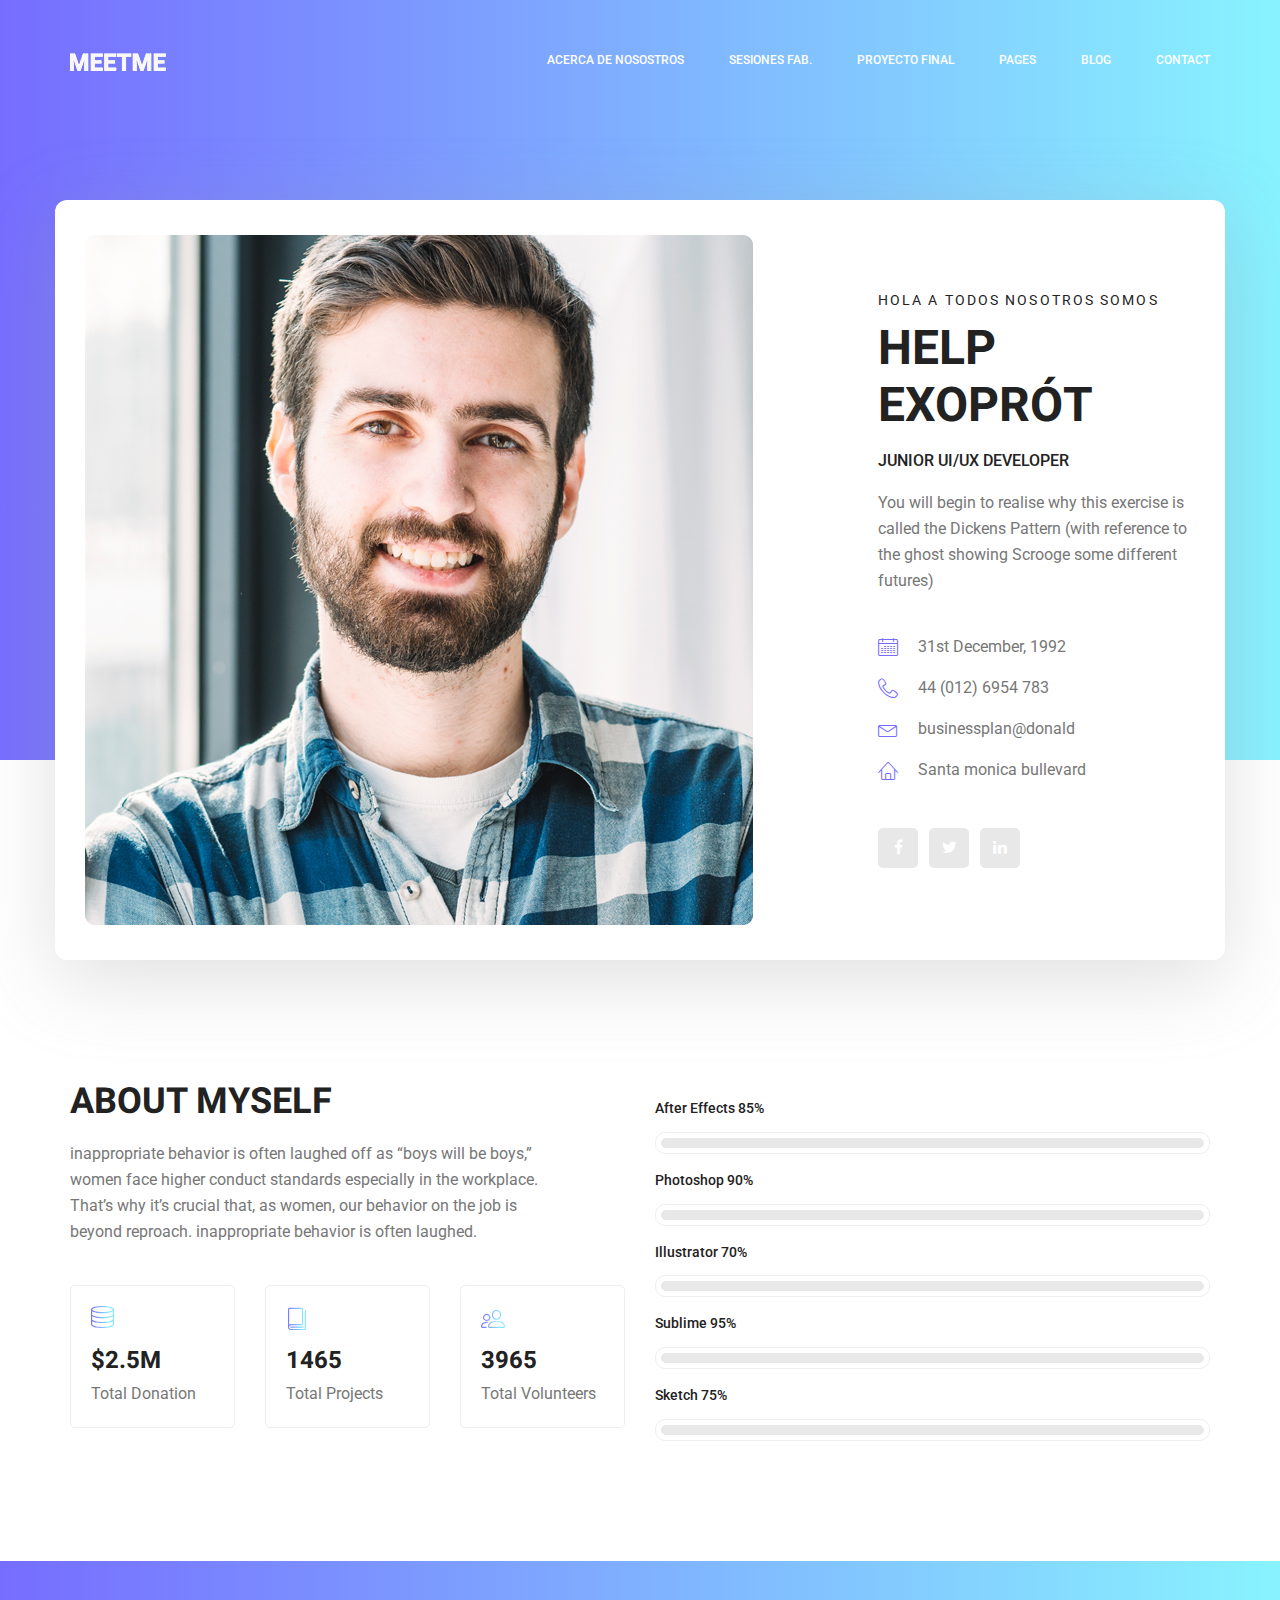
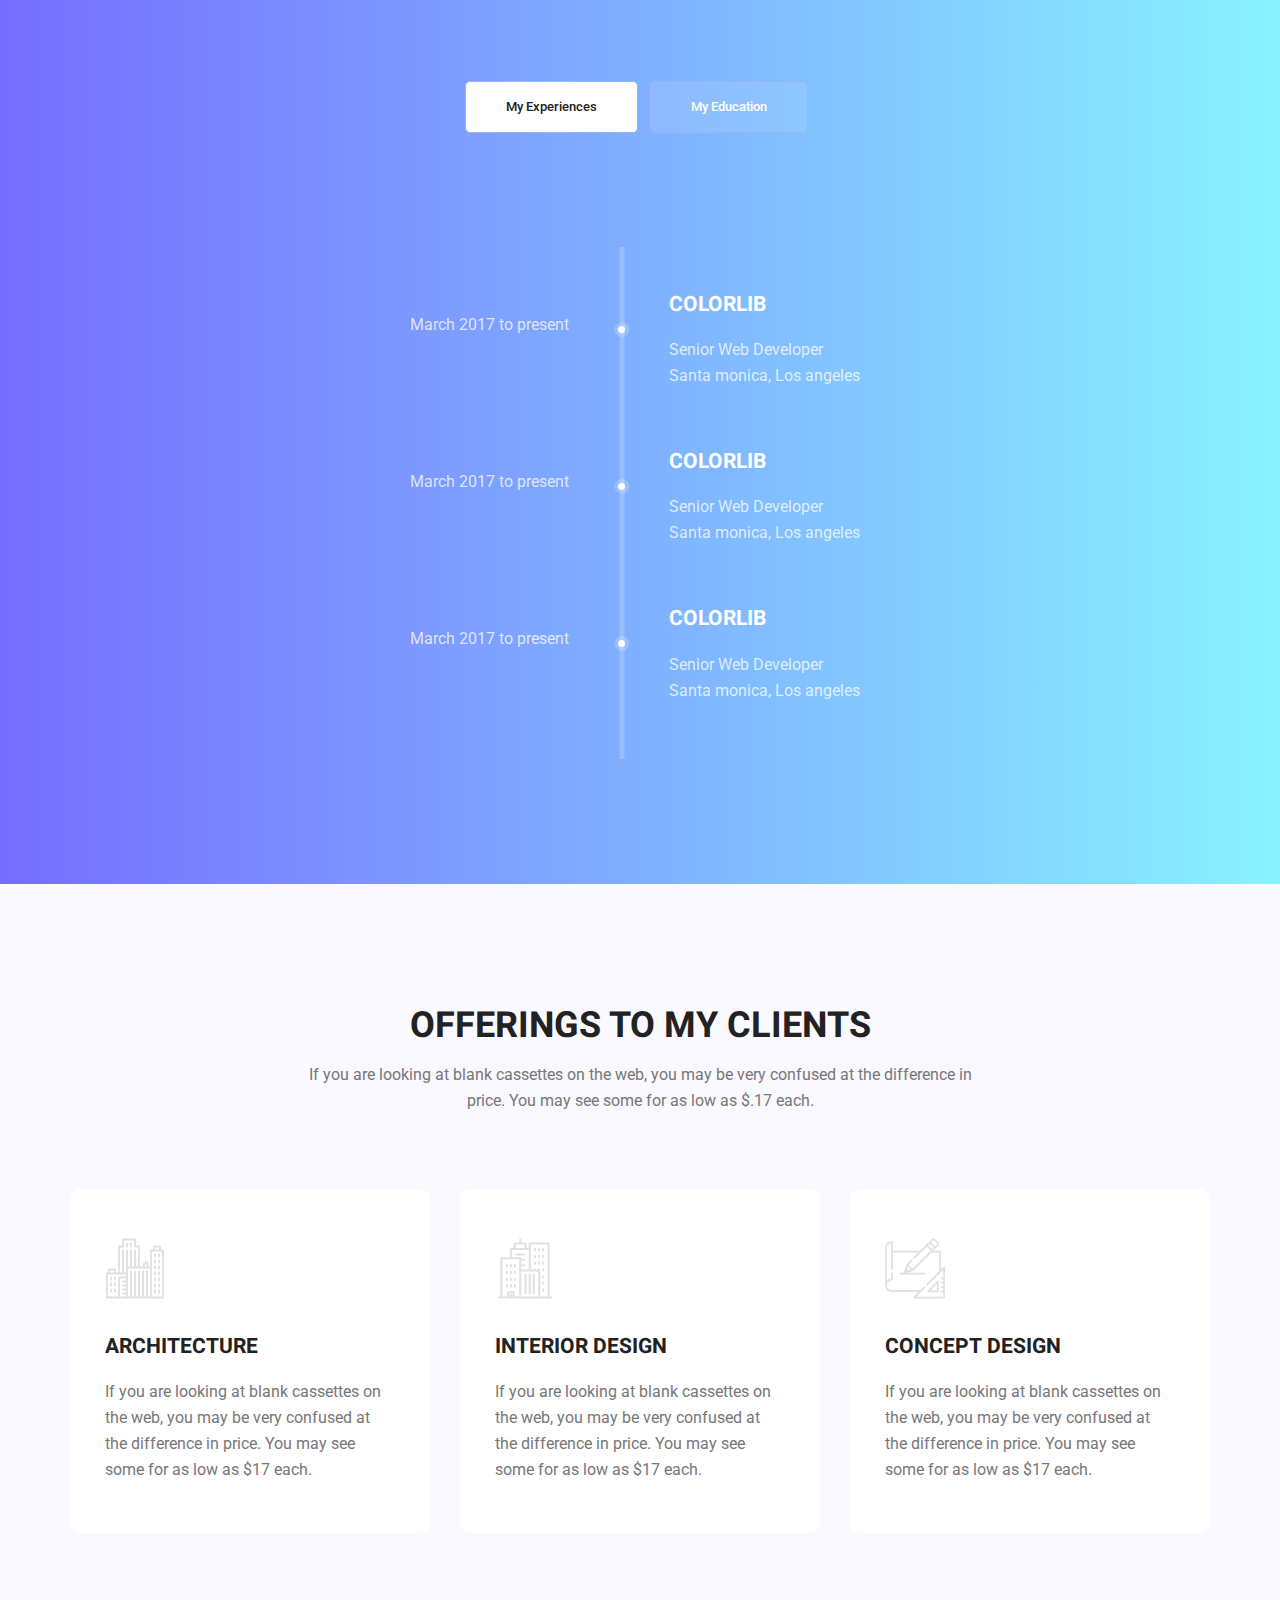
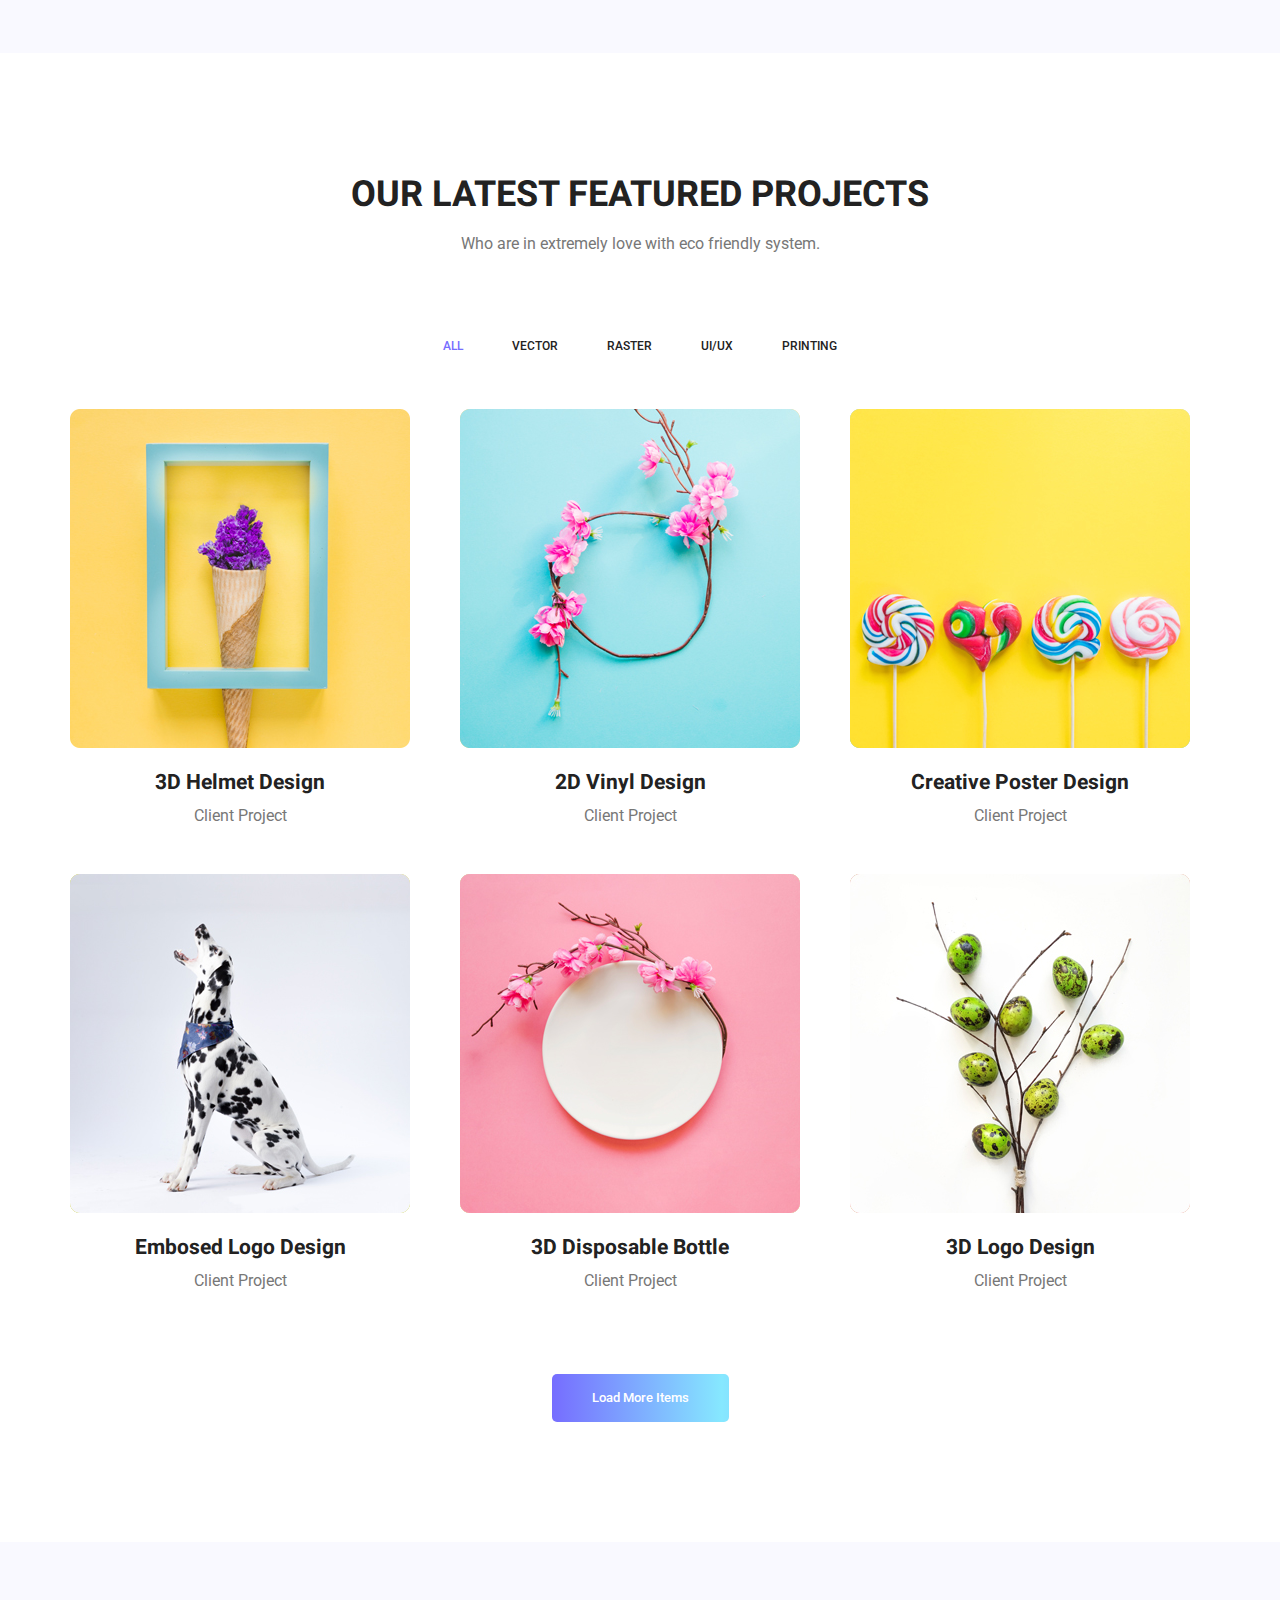
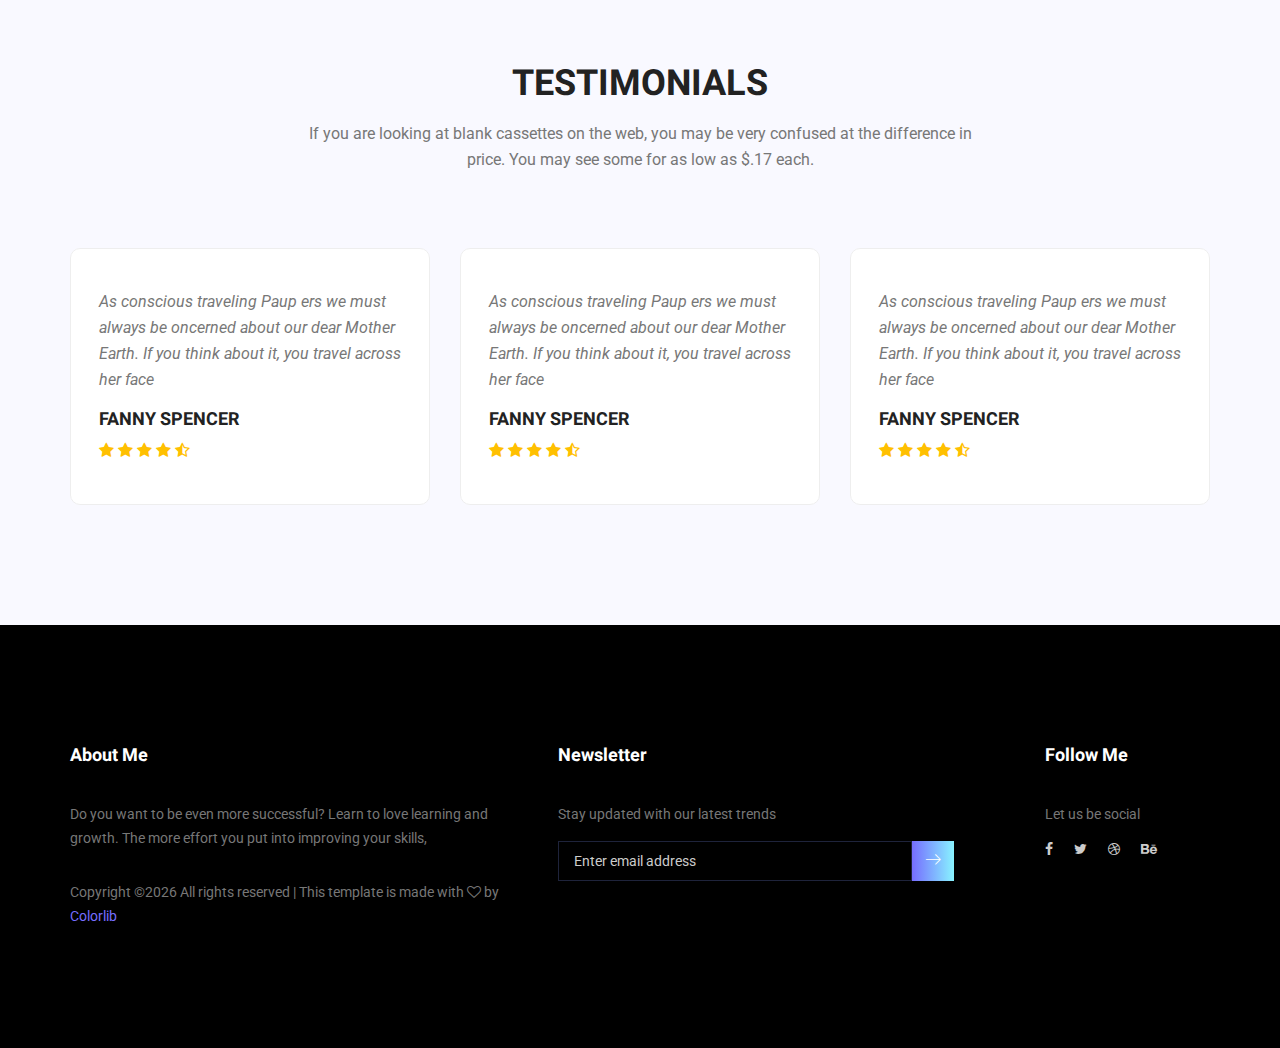
==== commit 01c2768e: "4" ====
--- a/index.html
+++ b/index.html
@@ -74,8 +74,8 @@
 							</div>
 							<div class="media-body">
 								<div class="personal_text">
-									<h6>Hello Everybody, i am</h6>
-									<h3>Donald McKinney</h3>
+									<h6>Hola a todos nosotros somos</h6>
+									<h3>Help ExoPrót</h3>
 									<h4>Junior UI/UX Developer</h4>
 									<p>You will begin to realise why this exercise is called the Dickens Pattern (with reference to the ghost showing Scrooge some different futures)</p>
 									<ul class="list basic_info">
